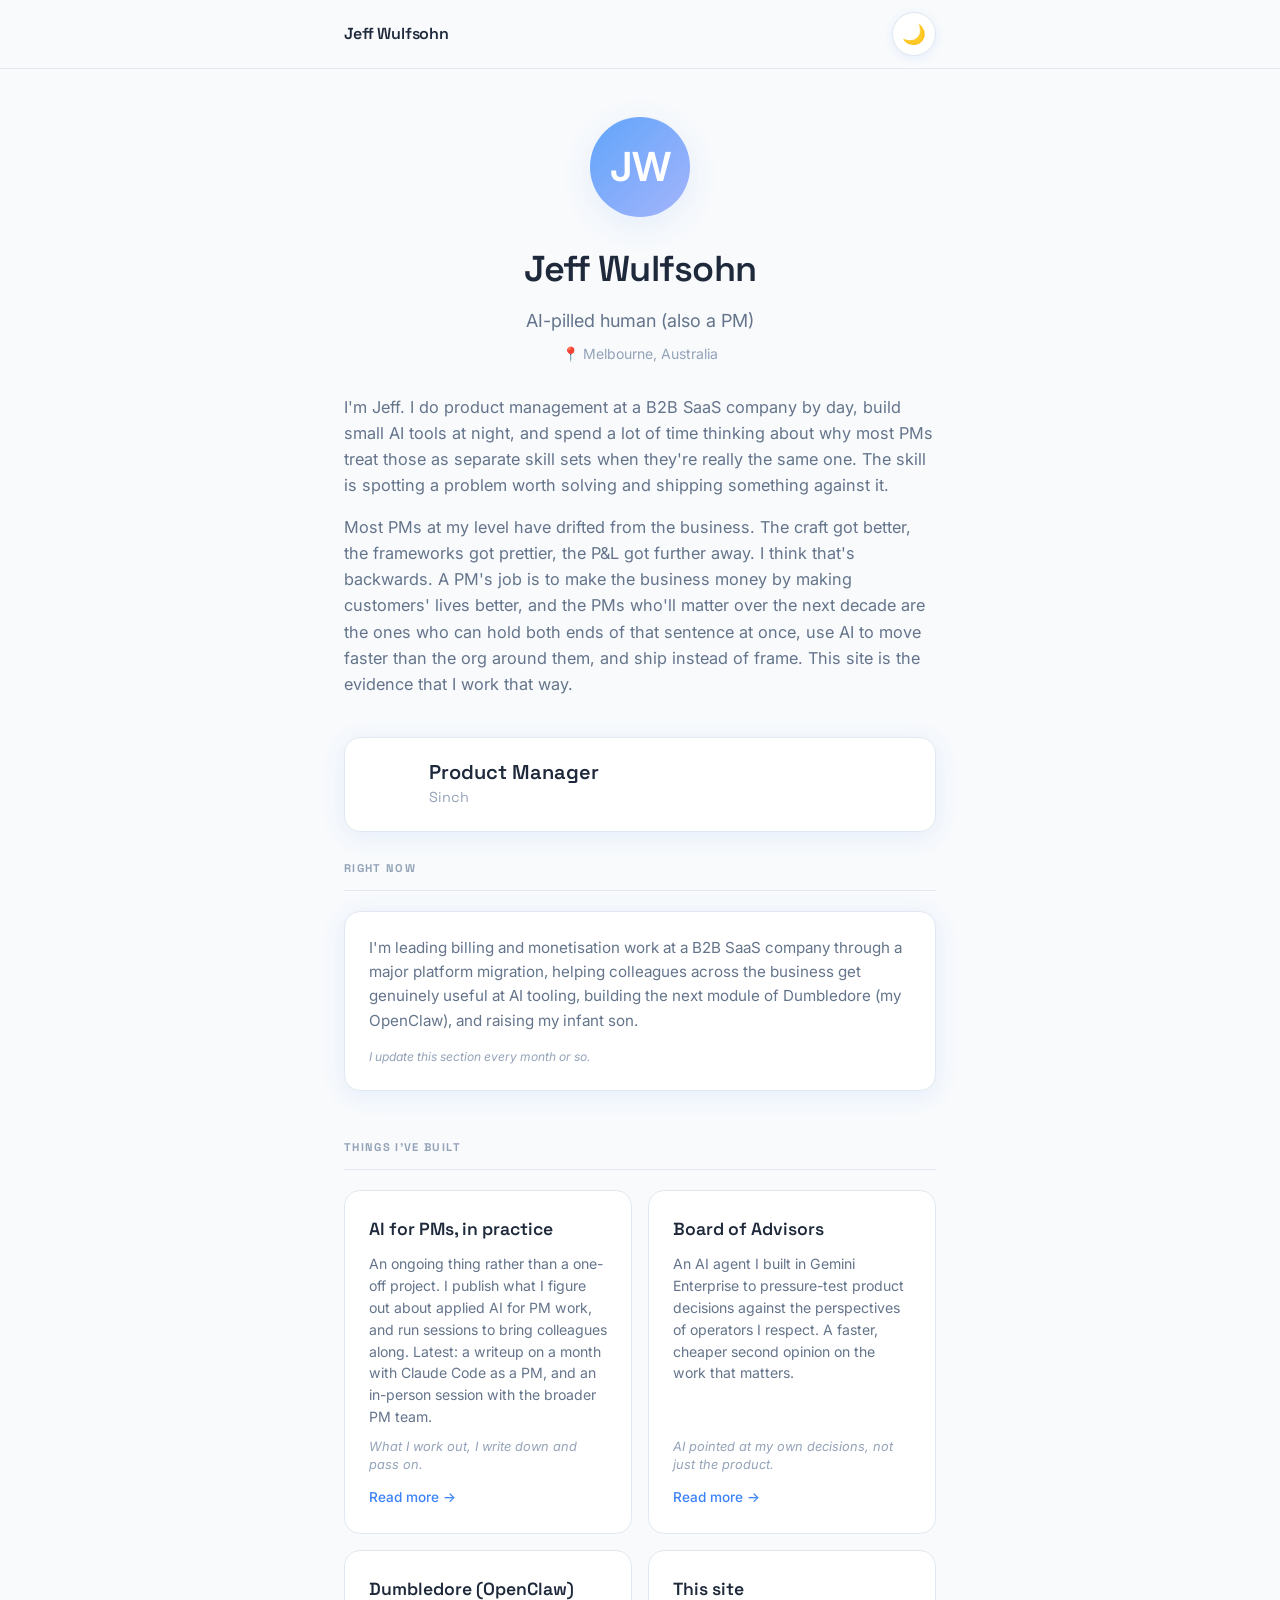
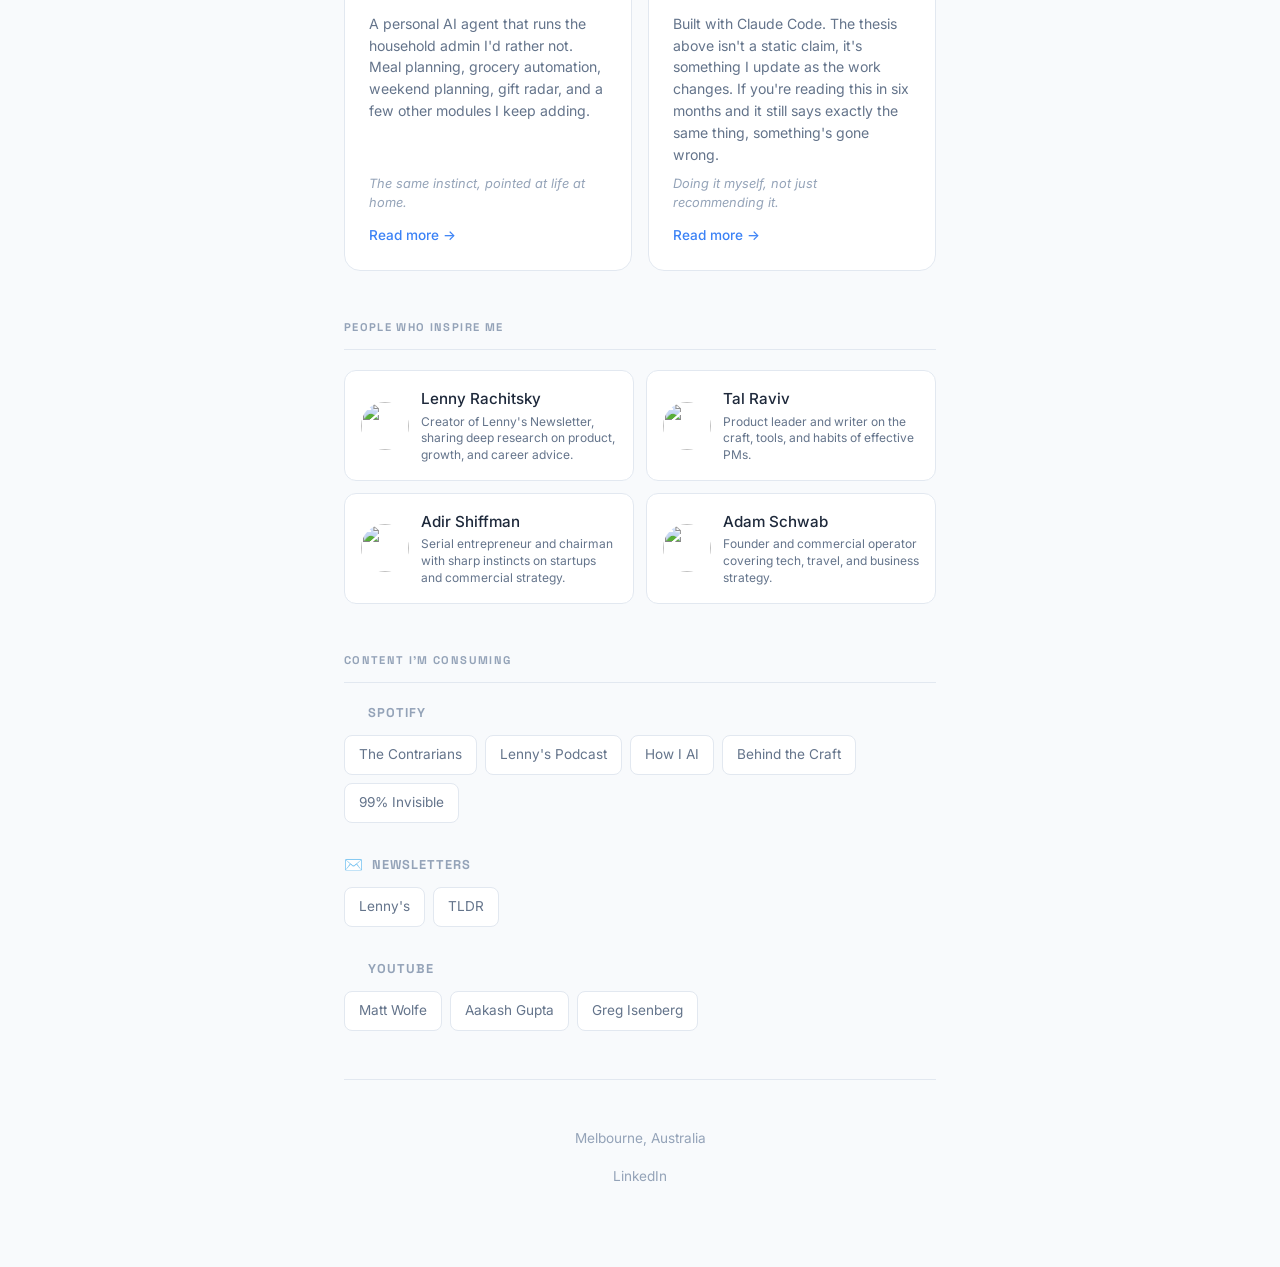
==== index.html @ 874e67d4 "Make current-role card a link to Sinch and drop skills Turn the whole Product Manager card into a li" ====
<!DOCTYPE html>
<html lang="en">
<head>
    <meta charset="UTF-8">
    <meta name="viewport" content="width=device-width, initial-scale=1.0">
    <title>Jeff Wulfsohn — Product Manager (AI-pilled)</title>
    <meta name="description" content="Jeff Wulfsohn — a product manager who treats AI and PM as the same skill: spotting a problem worth solving and shipping something against it. Based in Melbourne, Australia.">
    <link rel="canonical" href="https://checked0ut.github.io/jeff-personal-site/">
    <meta property="og:title" content="Jeff Wulfsohn — Product Manager (AI-pilled)">
    <meta property="og:description" content="A product manager who uses AI to move faster than the org around him, and ships instead of frames. The evidence lives here.">
    <meta property="og:type" content="website">
    <meta property="og:url" content="https://checked0ut.github.io/jeff-personal-site/">
    <meta name="twitter:card" content="summary">
    <meta name="twitter:title" content="Jeff Wulfsohn — Product Manager (AI-pilled)">
    <meta name="twitter:description" content="A product manager who uses AI to move faster than the org around him, and ships instead of frames.">
    <link rel="icon" href="data:image/svg+xml,<svg xmlns='http://www.w3.org/2000/svg' viewBox='0 0 100 100'><defs><linearGradient id='g' x1='0%25' y1='0%25' x2='100%25' y2='100%25'><stop offset='0%25' stop-color='%2360a5fa'/><stop offset='100%25' stop-color='%23a5b4fc'/></linearGradient></defs><circle cx='50' cy='50' r='50' fill='url(%23g)'/><text x='50' y='55' text-anchor='middle' dominant-baseline='middle' font-family='sans-serif' font-size='36' font-weight='600' fill='white'>JW</text></svg>">
    <link rel="preconnect" href="https://fonts.googleapis.com">
    <link rel="preconnect" href="https://fonts.gstatic.com" crossorigin>
    <link href="https://fonts.googleapis.com/css2?family=Inter:wght@300;400;500;600&family=Space+Grotesk:wght@400;500;600;700&display=swap" rel="stylesheet">
    <link rel="stylesheet" href="styles.css">
    <script>
        // Apply saved/system theme before paint to avoid a flash
        (function () {
            var s = localStorage.getItem('theme');
            var d = window.matchMedia('(prefers-color-scheme: dark)').matches;
            if (s === 'dark' || (!s && d)) {
                document.documentElement.setAttribute('data-theme', 'dark');
            }
        })();
    </script>
    <script defer src="main.js"></script>
    <script type="application/ld+json">
    {
        "@context": "https://schema.org",
        "@type": "Person",
        "name": "Jeff Wulfsohn",
        "jobTitle": "Product Manager",
        "url": "https://checked0ut.github.io/jeff-personal-site/",
        "worksFor": { "@type": "Organization", "name": "Sinch" },
        "address": {
            "@type": "PostalAddress",
            "addressLocality": "Melbourne",
            "addressCountry": "Australia"
        },
        "sameAs": ["https://linkedin.com/in/jeff-wulfsohn"]
    }
    </script>
</head>
<body>
    <a class="skip-link" href="#main">Skip to content</a>

    <header class="site-header">
        <div class="site-header__inner">
            <a class="brand" href="./">Jeff Wulfsohn</a>
            <button class="theme-toggle" onclick="toggleTheme()" aria-label="Switch to dark mode">
                <span class="icon">🌙</span>
            </button>
        </div>
    </header>

    <main class="container" id="main">
        <section class="hero">
            <div class="avatar">JW</div>
            <h1>Jeff Wulfsohn</h1>
            <p class="tagline">AI-pilled human (also a PM)</p>
            <p class="location">📍 Melbourne, Australia</p>
            <div class="lead">
                <p>I'm Jeff. I do product management at a B2B SaaS company by day, build small AI tools at night, and spend a lot of time thinking about why most PMs treat those as separate skill sets when they're really the same one. The skill is spotting a problem worth solving and shipping something against it.</p>
                <p>Most PMs at my level have drifted from the business. The craft got better, the frameworks got prettier, the P&amp;L got further away. I think that's backwards. A PM's job is to make the business money by making customers' lives better, and the PMs who'll matter over the next decade are the ones who can hold both ends of that sentence at once, use AI to move faster than the org around them, and ship instead of frame. This site is the evidence that I work that way.</p>
            </div>
        </section>

        <a class="current-role" href="https://sinch.com/" target="_blank" rel="noopener" aria-label="Product Manager at Sinch — opens sinch.com">
            <div class="role-header">
                <div class="company-logo">
                    <img src="https://www.google.com/s2/favicons?domain=sinch.com&sz=64" alt="Sinch" onerror="this.style.display='none'">
                </div>
                <div class="role-identity">
                    <h2 class="role">Product Manager</h2>
                    <p class="company">Sinch</p>
                </div>
            </div>
        </a>

        <section class="section">
            <h2 class="section-title">Right now</h2>
            <div class="right-now">
                <p>I'm leading billing and monetisation work at a B2B SaaS company through a major platform migration, helping colleagues across the business get genuinely useful at AI tooling, building the next module of Dumbledore (my OpenClaw), and raising my infant son.</p>
                <span class="update-note">I update this section every month or so.</span>
            </div>
        </section>

        <section class="section">
            <h2 class="section-title">Things I've built</h2>
            <div class="project-grid">
                <a class="project-card" href="projects/ai-for-pms/">
                    <span class="project-card__title">AI for PMs, in practice</span>
                    <span class="project-card__desc">An ongoing thing rather than a one-off project. I publish what I figure out about applied AI for PM work, and run sessions to bring colleagues along. Latest: a writeup on a month with Claude Code as a PM, and an in-person session with the broader PM team.</span>
                    <span class="project-card__note">What I work out, I write down and pass on.</span>
                    <span class="read-more">Read more →</span>
                </a>

                <a class="project-card" href="projects/board-of-advisors/">
                    <span class="project-card__title">Board of Advisors</span>
                    <span class="project-card__desc">An AI agent I built in Gemini Enterprise to pressure-test product decisions against the perspectives of operators I respect. A faster, cheaper second opinion on the work that matters.</span>
                    <span class="project-card__note">AI pointed at my own decisions, not just the product.</span>
                    <span class="read-more">Read more →</span>
                </a>

                <a class="project-card" href="projects/dumbledore/">
                    <span class="project-card__title">Dumbledore (OpenClaw)</span>
                    <span class="project-card__desc">A personal AI agent that runs the household admin I'd rather not. Meal planning, grocery automation, weekend planning, gift radar, and a few other modules I keep adding.</span>
                    <span class="project-card__note">The same instinct, pointed at life at home.</span>
                    <span class="read-more">Read more →</span>
                </a>

                <a class="project-card" href="projects/this-site/">
                    <span class="project-card__title">This site</span>
                    <span class="project-card__desc">Built with Claude Code. The thesis above isn't a static claim, it's something I update as the work changes. If you're reading this in six months and it still says exactly the same thing, something's gone wrong.</span>
                    <span class="project-card__note">Doing it myself, not just recommending it.</span>
                    <span class="read-more">Read more →</span>
                </a>
            </div>
        </section>

        <section class="section">
            <h2 class="section-title">People who inspire me</h2>
            <div class="inspiration-grid">
                <a href="https://www.lennysnewsletter.com" target="_blank" rel="noopener" class="inspiration-item">
                    <img src="https://www.google.com/s2/favicons?domain=lennysnewsletter.com&sz=128" alt="" loading="lazy">
                    <div class="inspiration-info">
                        <h4>Lenny Rachitsky</h4>
                        <p>Creator of Lenny's Newsletter, sharing deep research on product, growth, and career advice.</p>
                    </div>
                </a>

                <a href="https://www.talraviv.co/" target="_blank" rel="noopener" class="inspiration-item">
                    <img src="https://www.google.com/s2/favicons?domain=talraviv.co&sz=128" alt="" loading="lazy">
                    <div class="inspiration-info">
                        <h4>Tal Raviv</h4>
                        <p>Product leader and writer on the craft, tools, and habits of effective PMs.</p>
                    </div>
                </a>

                <a href="https://www.linkedin.com/in/adir-shiffman" target="_blank" rel="noopener" class="inspiration-item">
                    <img src="https://www.google.com/s2/favicons?domain=linkedin.com&sz=128" alt="" loading="lazy">
                    <div class="inspiration-info">
                        <h4>Adir Shiffman</h4>
                        <p>Serial entrepreneur and chairman with sharp instincts on startups and commercial strategy.</p>
                    </div>
                </a>

                <a href="https://www.linkedin.com/in/adam-schwab-64b439a" target="_blank" rel="noopener" class="inspiration-item">
                    <img src="https://www.google.com/s2/favicons?domain=linkedin.com&sz=128" alt="" loading="lazy">
                    <div class="inspiration-info">
                        <h4>Adam Schwab</h4>
                        <p>Founder and commercial operator covering tech, travel, and business strategy.</p>
                    </div>
                </a>
            </div>
        </section>

        <section class="section">
            <h2 class="section-title">Content I'm consuming</h2>

            <div class="content-section">
                <h4><img src="https://www.google.com/s2/favicons?domain=open.spotify.com&sz=64" alt="" loading="lazy"> Spotify</h4>
                <div class="content-grid">
                    <a href="https://open.spotify.com/show/764YvkB2GhdoyyWTmZWlFw" target="_blank" rel="noopener" class="content-item">The Contrarians</a>
                    <a href="https://open.spotify.com/show/2dR1MUZEHCOnz1LVfNac0j" target="_blank" rel="noopener" class="content-item">Lenny's Podcast</a>
                    <a href="https://open.spotify.com/show/4aRP2XSavdtrLG5FZoonOK" target="_blank" rel="noopener" class="content-item">How I AI</a>
                    <a href="https://open.spotify.com/show/3DpAbiHuflIjaQFjbHbQR9" target="_blank" rel="noopener" class="content-item">Behind the Craft</a>
                    <a href="https://open.spotify.com/show/2VRS1IJCTn2Nlkg33ZVfkM" target="_blank" rel="noopener" class="content-item">99% Invisible</a>
                </div>
            </div>

            <div class="content-section">
                <h4><span class="label-icon" aria-hidden="true">✉️</span> Newsletters</h4>
                <div class="content-grid">
                    <a href="https://www.lennysnewsletter.com" target="_blank" rel="noopener" class="content-item">Lenny's</a>
                    <a href="https://tldr.tech/" target="_blank" rel="noopener" class="content-item">TLDR</a>
                </div>
            </div>

            <div class="content-section">
                <h4><img src="https://www.google.com/s2/favicons?domain=youtube.com&sz=64" alt="" loading="lazy"> YouTube</h4>
                <div class="content-grid">
                    <a href="https://www.youtube.com/@mreflow" target="_blank" rel="noopener" class="content-item">Matt Wolfe</a>
                    <a href="https://www.youtube.com/@growproduct" target="_blank" rel="noopener" class="content-item">Aakash Gupta</a>
                    <a href="https://www.youtube.com/@GregIsenberg" target="_blank" rel="noopener" class="content-item">Greg Isenberg</a>
                </div>
            </div>
        </section>

        <footer>
            <p>Melbourne, Australia</p>
            <div class="social-links">
                <a href="https://linkedin.com/in/jeff-wulfsohn" target="_blank" rel="noopener">LinkedIn</a>
            </div>
        </footer>
    </main>
</body>
</html>
---- styles.css ----
:root {
    --bg: #f8fafc;
    --surface: #ffffff;
    --surface-hover: #f1f5f9;
    --border: #e2e8f0;
    --text: #1e293b;
    --text-secondary: #64748b;
    --text-muted: #94a3b8;
    --accent: #3b82f6;
    --accent-light: #dbeafe;
    --gradient-1: #60a5fa;
    --gradient-2: #a5b4fc;
    --shadow: rgba(59, 130, 246, 0.1);
}

[data-theme="dark"] {
    --bg: #0f172a;
    --surface: #1e293b;
    --surface-hover: #334155;
    --border: #334155;
    --text: #f1f5f9;
    --text-secondary: #94a3b8;
    --text-muted: #64748b;
    --accent: #60a5fa;
    --accent-light: #1e3a5f;
    --gradient-1: #3b82f6;
    --gradient-2: #8b5cf6;
    --shadow: rgba(0, 0, 0, 0.3);
}

* {
    margin: 0;
    padding: 0;
    box-sizing: border-box;
}

html {
    scroll-behavior: smooth;
}

body {
    font-family: 'Inter', -apple-system, BlinkMacSystemFont, sans-serif;
    background: var(--bg);
    color: var(--text);
    line-height: 1.6;
    min-height: 100vh;
    -webkit-font-smoothing: antialiased;
}

.container {
    max-width: 640px;
    margin: 0 auto;
    padding: 48px 24px 80px;
}

/* Skip link for keyboard users */
.skip-link {
    position: absolute;
    left: -9999px;
    top: 0;
    background: var(--accent);
    color: #fff;
    padding: 10px 16px;
    border-radius: 0 0 8px 0;
    z-index: 200;
    font-size: 0.85rem;
}

.skip-link:focus {
    left: 0;
}

/* Site header */
.site-header {
    position: sticky;
    top: 0;
    z-index: 100;
    background: var(--bg);
    border-bottom: 1px solid var(--border);
}

.site-header__inner {
    max-width: 640px;
    margin: 0 auto;
    padding: 12px 24px;
    display: flex;
    align-items: center;
    justify-content: space-between;
    gap: 16px;
}

.brand {
    font-family: 'Space Grotesk', sans-serif;
    font-weight: 600;
    font-size: 1rem;
    color: var(--text);
    text-decoration: none;
    letter-spacing: -0.01em;
    transition: color 0.2s ease;
}

.brand:hover {
    color: var(--accent);
}

/* Theme Toggle */
.theme-toggle {
    background: var(--surface);
    border: 1px solid var(--border);
    border-radius: 50%;
    width: 44px;
    height: 44px;
    cursor: pointer;
    display: flex;
    align-items: center;
    justify-content: center;
    font-size: 1.2rem;
    transition: all 0.3s ease-in-out;
    box-shadow: 0 2px 8px var(--shadow);
    flex-shrink: 0;
}

.theme-toggle:hover {
    transform: scale(1.1) rotate(5deg);
    border-color: var(--accent);
    box-shadow: 0 4px 12px var(--shadow);
}

.theme-toggle .icon {
    transition: transform 0.3s ease-in-out;
}

.theme-toggle:hover .icon {
    transform: rotate(15deg);
}

/* Hero Section */
.hero {
    text-align: center;
    margin-bottom: 40px;
    animation: fadeIn 0.8s ease;
}

.avatar {
    width: 100px;
    height: 100px;
    border-radius: 50%;
    background: linear-gradient(135deg, var(--gradient-1), var(--gradient-2));
    margin: 0 auto 24px;
    display: flex;
    align-items: center;
    justify-content: center;
    font-size: 2.5rem;
    font-weight: 600;
    color: white;
    box-shadow: 0 8px 32px var(--shadow);
}

.hero h1 {
    font-family: 'Space Grotesk', sans-serif;
    font-size: 2.25rem;
    font-weight: 600;
    letter-spacing: -0.02em;
    margin-bottom: 8px;
    color: var(--text);
}

.hero .tagline {
    color: var(--text-secondary);
    font-size: 1.125rem;
    font-weight: 400;
}

.hero .location {
    color: var(--text-muted);
    font-size: 0.875rem;
    margin-top: 8px;
}

/* Lead / thesis prose */
.lead {
    max-width: 62ch;
    margin: 28px auto 0;
    text-align: left;
}

.lead p {
    color: var(--text-secondary);
    font-size: 1.02rem;
}

.lead p + p {
    margin-top: 1rem;
}

/* Current Role - Highlighted */
.current-role {
    display: block;
    color: inherit;
    text-decoration: none;
    background: var(--surface);
    border: 1px solid var(--border);
    border-radius: 16px;
    padding: 22px;
    margin-bottom: 28px;
    animation: fadeIn 0.8s ease 0.1s both;
    transition: all 0.3s ease-in-out;
    box-shadow: 0 4px 24px var(--shadow);
}

.current-role:hover {
    transform: translateY(-4px) scale(1.02);
    box-shadow: 0 16px 40px var(--shadow);
}

.role-header {
    display: flex;
    align-items: center;
    gap: 14px;
}

.role-identity {
    display: flex;
    flex-direction: column;
    gap: 2px;
}

.current-role .company-logo {
    width: 48px;
    height: 48px;
    border-radius: 12px;
    display: flex;
    align-items: center;
    justify-content: center;
    overflow: hidden;
    background: white;
    flex-shrink: 0;
}

.current-role .company-logo img {
    width: 100%;
    height: 100%;
    object-fit: contain;
}

.badge {
    display: inline-block;
    background: var(--accent-light);
    color: var(--accent);
    padding: 4px 12px;
    border-radius: 20px;
    font-size: 0.7rem;
    font-weight: 600;
    text-transform: uppercase;
    letter-spacing: 0.08em;
    margin-bottom: 16px;
}

.company {
    font-family: 'Space Grotesk', sans-serif;
    font-size: 0.9rem;
    color: var(--text-muted);
    margin-bottom: 0;
}

.role {
    font-family: 'Space Grotesk', sans-serif;
    font-size: 1.25rem;
    font-weight: 600;
    line-height: 1.2;
    margin-bottom: 0;
}

.skills {
    display: flex;
    flex-wrap: wrap;
    gap: 8px;
}

.skill {
    background: var(--surface-hover);
    color: var(--text-secondary);
    padding: 6px 14px;
    border-radius: 8px;
    font-size: 0.8rem;
    font-weight: 500;
    transition: all 0.2s ease-in-out;
    border: 1px solid var(--border);
}

.skill:hover {
    transform: translateY(-2px) scale(1.05);
    background: var(--accent-light);
    color: var(--accent);
    border-color: var(--accent);
    box-shadow: 0 4px 12px var(--shadow);
}

/* Section Styles */
.section {
    margin-bottom: 48px;
}

.section-title {
    font-family: 'Space Grotesk', sans-serif;
    font-size: 0.7rem;
    text-transform: uppercase;
    letter-spacing: 0.12em;
    color: var(--text-muted);
    margin-bottom: 20px;
    padding-bottom: 12px;
    border-bottom: 1px solid var(--border);
}

/* Right now */
.right-now {
    background: var(--surface);
    border: 1px solid var(--border);
    border-radius: 16px;
    padding: 24px;
    box-shadow: 0 4px 24px var(--shadow);
}

.right-now p {
    color: var(--text-secondary);
    font-size: 0.95rem;
}

.right-now .update-note {
    display: block;
    margin-top: 14px;
    font-size: 0.75rem;
    color: var(--text-muted);
    font-style: italic;
}

/* Things I've built */
.project-grid {
    display: grid;
    grid-template-columns: repeat(2, 1fr);
    gap: 16px;
}

.project-card {
    background: var(--surface);
    border: 1px solid var(--border);
    border-radius: 16px;
    padding: 24px;
    display: flex;
    flex-direction: column;
    gap: 10px;
    text-decoration: none;
    color: inherit;
    transition: all 0.3s ease;
    opacity: 0;
    transform: translateY(16px);
}

.project-card.visible {
    opacity: 1;
    transform: translateY(0);
}

.project-card:hover {
    transform: translateY(-4px);
    border-color: var(--accent);
    box-shadow: 0 12px 32px var(--shadow);
}

.project-card__title {
    font-family: 'Space Grotesk', sans-serif;
    font-size: 1.1rem;
    font-weight: 600;
    color: var(--text);
}

.project-card__desc {
    font-size: 0.88rem;
    color: var(--text-secondary);
    line-height: 1.55;
    flex-grow: 1;
}

.project-card__note {
    font-size: 0.8rem;
    font-style: italic;
    color: var(--text-muted);
    line-height: 1.45;
}

.read-more {
    font-size: 0.85rem;
    font-weight: 500;
    color: var(--accent);
    margin-top: 2px;
}

.project-card:hover .read-more {
    text-decoration: underline;
}

/* Inspiration Section */
.inspiration-grid {
    display: grid;
    grid-template-columns: repeat(2, 1fr);
    gap: 12px;
}

.inspiration-item {
    background: var(--surface);
    border: 1px solid var(--border);
    border-radius: 12px;
    padding: 16px;
    display: flex;
    align-items: center;
    gap: 12px;
    transition: all 0.3s ease;
    text-decoration: none;
    opacity: 0;
    transform: translateY(16px);
}

.inspiration-item.visible {
    opacity: 1;
    transform: translateY(0);
}

.inspiration-item:hover {
    transform: translateY(-4px) scale(1.02) rotate(5deg);
    box-shadow: 0 12px 32px var(--shadow);
}

.inspiration-item img {
    width: 48px;
    height: 48px;
    border-radius: 50%;
    object-fit: cover;
    flex-shrink: 0;
}

.inspiration-info h4 {
    font-size: 0.95rem;
    font-weight: 500;
    margin-bottom: 2px;
    color: var(--text);
}

.inspiration-info p {
    font-size: 0.75rem;
    color: var(--text-secondary);
    line-height: 1.4;
}

/* Content Section */
.content-section {
    margin-bottom: 32px;
}

.content-section h4 {
    font-family: 'Space Grotesk', sans-serif;
    font-size: 0.8rem;
    color: var(--text-muted);
    margin-bottom: 12px;
    text-transform: uppercase;
    letter-spacing: 0.08em;
    display: flex;
    align-items: center;
    gap: 8px;
}

.content-section h4 img {
    width: 16px;
    height: 16px;
    border-radius: 4px;
    flex-shrink: 0;
}

.content-section h4 .label-icon {
    font-size: 0.95rem;
    line-height: 1;
}

.content-grid {
    display: flex;
    flex-wrap: wrap;
    gap: 8px;
}

.content-item {
    background: var(--surface);
    border: 1px solid var(--border);
    border-radius: 8px;
    padding: 8px 14px;
    font-size: 0.85rem;
    color: var(--text-secondary);
    transition: all 0.2s ease-in-out;
    text-decoration: none;
    display: inline-block;
}

.content-item:hover {
    transform: translateY(-2px);
    background: var(--accent-light);
    color: var(--accent);
    border-color: var(--accent);
    box-shadow: 0 4px 12px var(--shadow);
}

/* Detail page: breadcrumb + article */
.breadcrumb {
    font-size: 0.8rem;
    color: var(--text-muted);
    margin-bottom: 28px;
}

.breadcrumb a {
    color: var(--text-secondary);
    text-decoration: none;
    transition: color 0.2s ease;
}

.breadcrumb a:hover {
    color: var(--accent);
}

.breadcrumb .sep {
    margin: 0 8px;
    color: var(--text-muted);
}

.breadcrumb .current {
    color: var(--text);
}

.article-header {
    margin-bottom: 32px;
}

.article-header h1 {
    font-family: 'Space Grotesk', sans-serif;
    font-size: 2rem;
    font-weight: 600;
    letter-spacing: -0.02em;
    line-height: 1.15;
    margin-bottom: 12px;
    color: var(--text);
}

.article-dek {
    font-size: 1.1rem;
    color: var(--text-secondary);
    line-height: 1.5;
}

.prose {
    max-width: 68ch;
}

.prose h2 {
    font-family: 'Space Grotesk', sans-serif;
    font-size: 1.2rem;
    font-weight: 600;
    color: var(--text);
    margin-top: 36px;
    margin-bottom: 10px;
}

.prose p {
    color: var(--text-secondary);
    margin-bottom: 16px;
    line-height: 1.75;
}

.prose ol {
    margin: 0 0 16px;
    padding-left: 1.4rem;
    color: var(--text-secondary);
}

.prose li {
    margin-bottom: 12px;
    line-height: 1.75;
    padding-left: 4px;
}

.prose li:last-child {
    margin-bottom: 0;
}

.prose p strong,
.prose strong {
    color: var(--text);
    font-weight: 600;
}

.prose .lead-in {
    color: var(--text);
    font-weight: 600;
}

.placeholder-note {
    background: var(--accent-light);
    border: 1px dashed var(--accent);
    border-radius: 12px;
    padding: 16px 18px;
    color: var(--text-secondary);
    font-size: 0.9rem;
    font-style: italic;
    margin-bottom: 16px;
}

/* Footer */
footer {
    text-align: center;
    padding-top: 48px;
    margin-top: 16px;
    border-top: 1px solid var(--border);
}

footer p {
    color: var(--text-muted);
    font-size: 0.85rem;
}

.social-links {
    display: flex;
    justify-content: center;
    gap: 24px;
    margin-top: 16px;
}

.social-links a {
    color: var(--text-muted);
    font-size: 0.85rem;
    text-decoration: none;
    transition: color 0.2s ease;
}

.social-links a:hover {
    color: var(--accent);
}

/* Focus styles for accessibility */
.current-role:focus-visible,
.content-item:focus-visible,
.inspiration-item:focus-visible,
.project-card:focus-visible,
.brand:focus-visible,
.breadcrumb a:focus-visible,
.social-links a:focus-visible,
.theme-toggle:focus-visible {
    outline: 2px solid var(--accent);
    outline-offset: 2px;
}

/* Animations */
@keyframes fadeIn {
    from {
        opacity: 0;
        transform: translateY(16px);
    }
    to {
        opacity: 1;
        transform: translateY(0);
    }
}

/* Reduced motion preference */
@media (prefers-reduced-motion: reduce) {
    *, *::before, *::after {
        animation-duration: 0.01ms !important;
        animation-iteration-count: 1 !important;
        transition-duration: 0.01ms !important;
    }
    html {
        scroll-behavior: auto;
    }
}

/* Responsive */
@media (max-width: 600px) {
    .container {
        padding: 32px 16px 64px;
    }
    .site-header__inner {
        padding: 12px 16px;
    }
    .hero h1 {
        font-size: 1.75rem;
    }
    .current-role {
        padding: 18px;
    }
    .role {
        font-size: 1.2rem;
    }
    .article-header h1 {
        font-size: 1.6rem;
    }
}

@media (max-width: 500px) {
    .project-grid {
        grid-template-columns: 1fr;
    }
    .inspiration-grid {
        grid-template-columns: 1fr;
    }
}
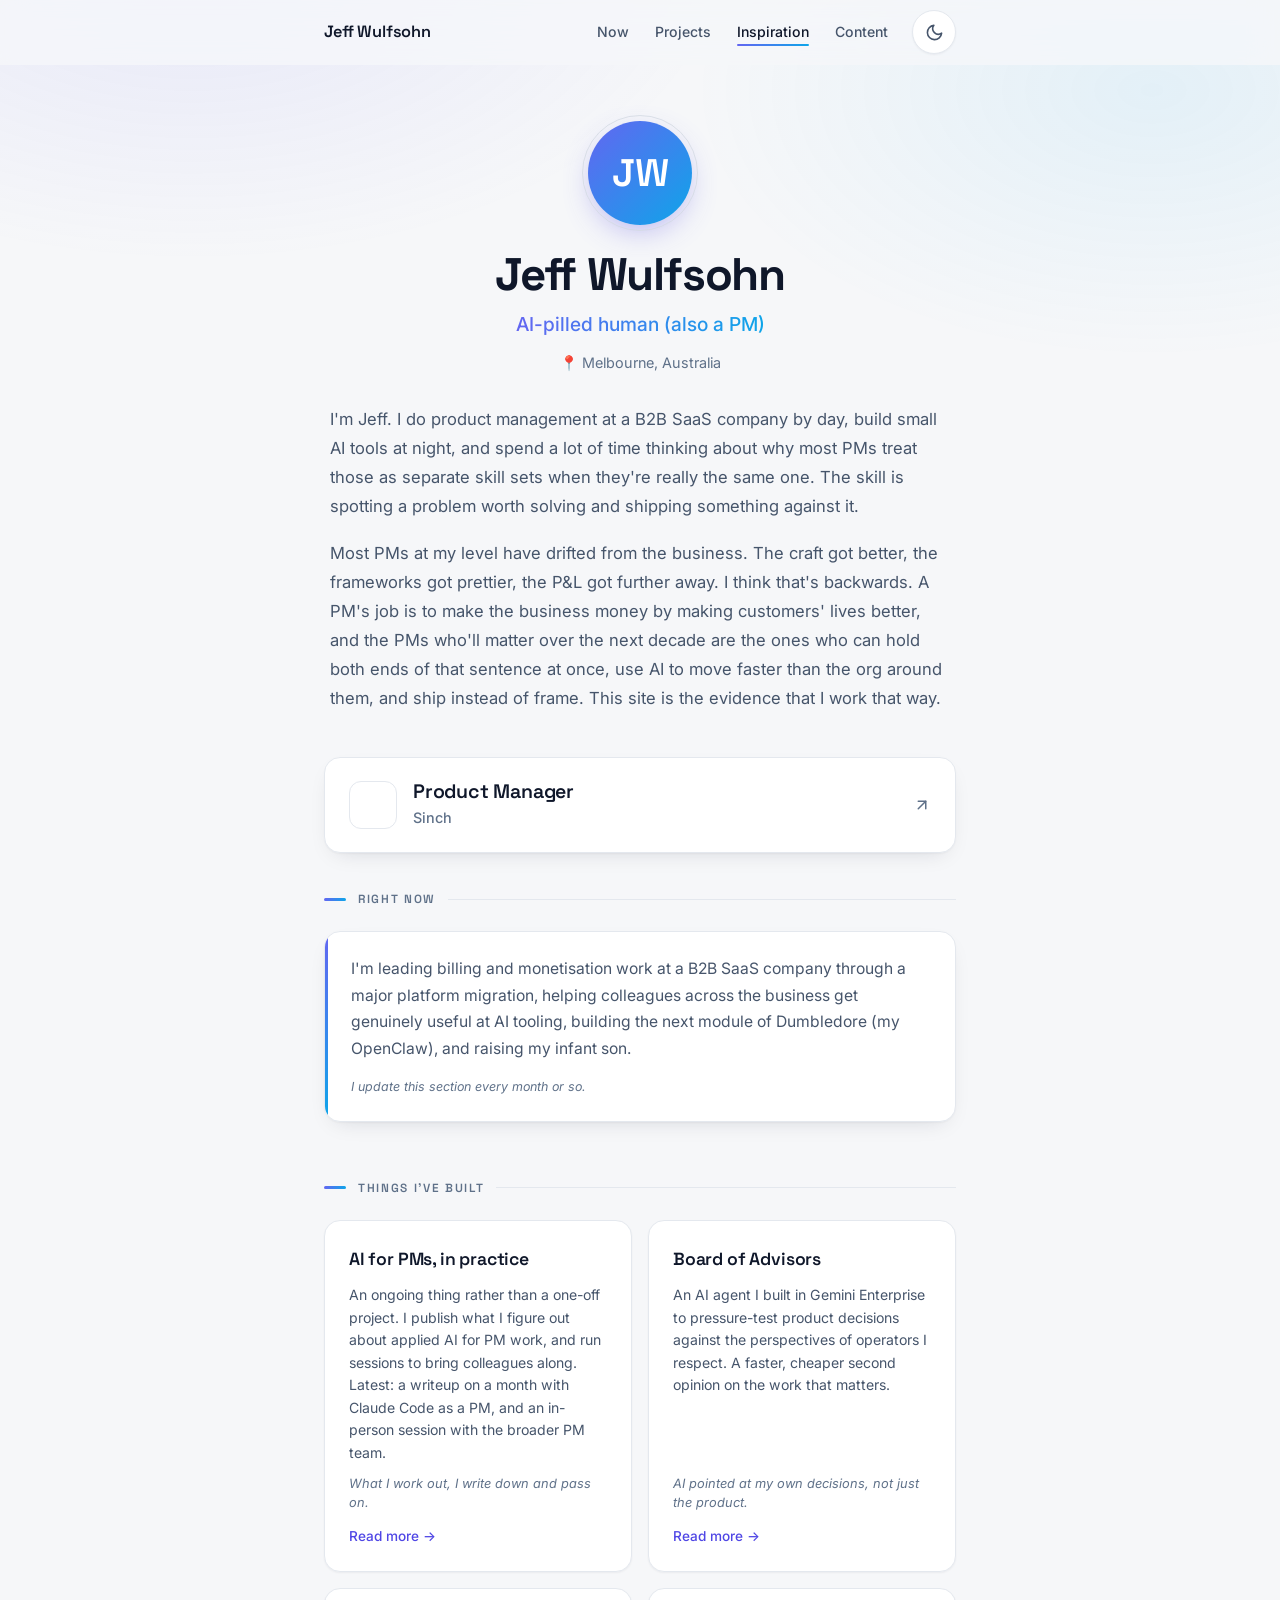
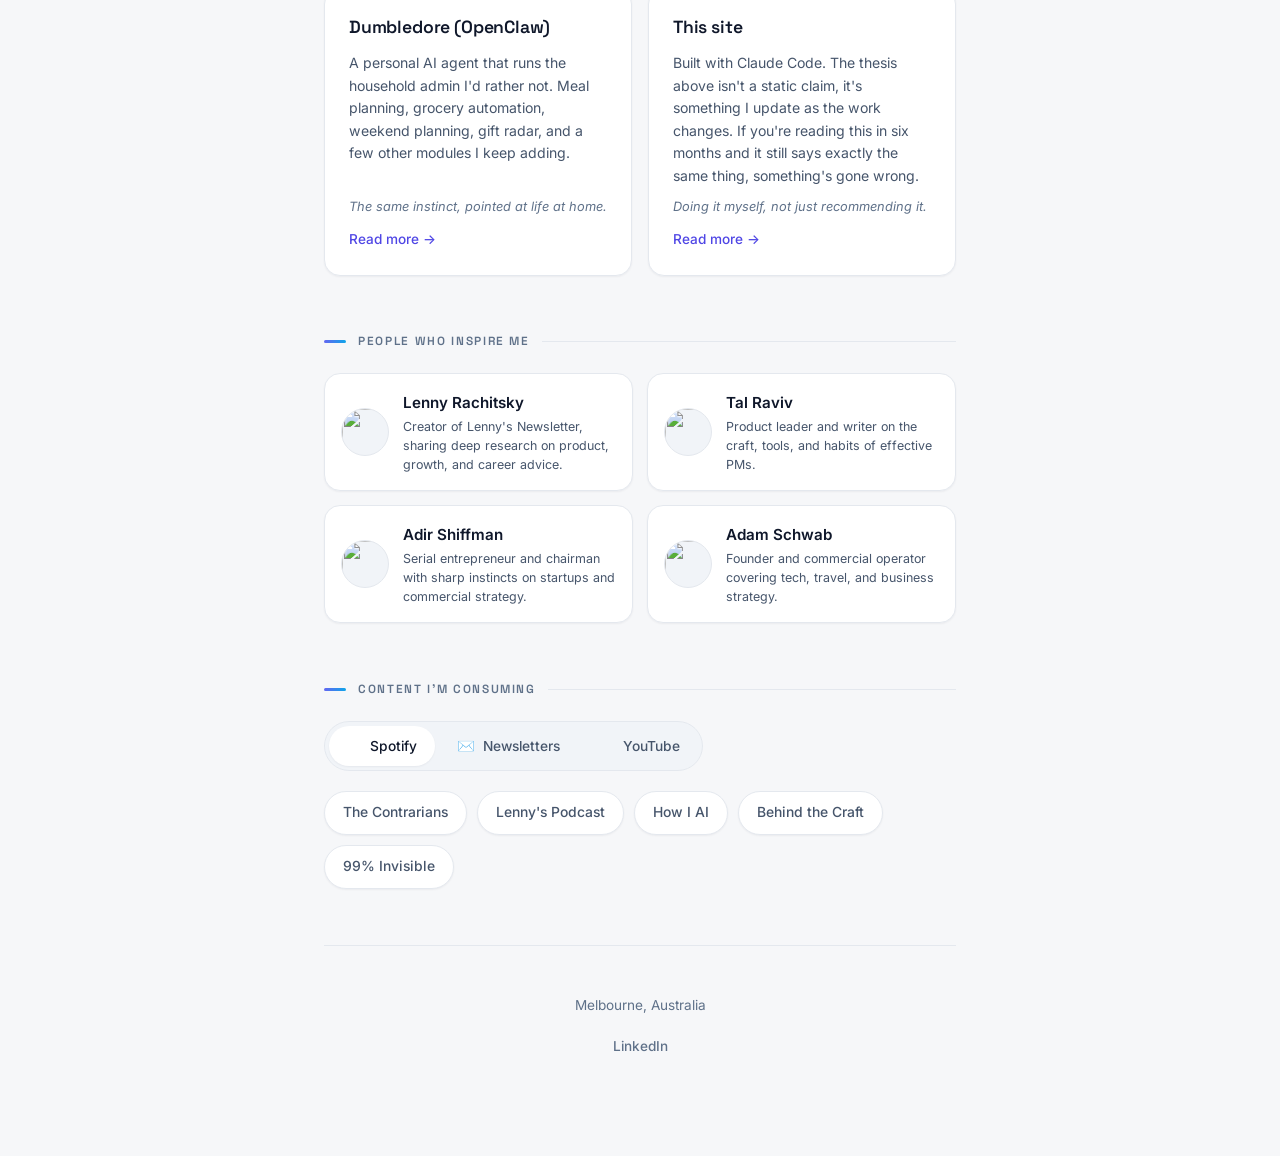
==== commit 29400e3b: "Redesign presentation layer: nav, tabs, micro-interactions, mobile UX All copy is preserved verbatim" ====
--- a/index.html
+++ b/index.html
@@ -13,6 +13,8 @@
     <meta name="twitter:card" content="summary">
     <meta name="twitter:title" content="Jeff Wulfsohn — Product Manager (AI-pilled)">
     <meta name="twitter:description" content="A product manager who uses AI to move faster than the org around him, and ships instead of frames.">
+    <meta name="theme-color" content="#f6f7f9" media="(prefers-color-scheme: light)">
+    <meta name="theme-color" content="#0b1120" media="(prefers-color-scheme: dark)">
     <link rel="icon" href="data:image/svg+xml,<svg xmlns='http://www.w3.org/2000/svg' viewBox='0 0 100 100'><defs><linearGradient id='g' x1='0%25' y1='0%25' x2='100%25' y2='100%25'><stop offset='0%25' stop-color='%2360a5fa'/><stop offset='100%25' stop-color='%23a5b4fc'/></linearGradient></defs><circle cx='50' cy='50' r='50' fill='url(%23g)'/><text x='50' y='55' text-anchor='middle' dominant-baseline='middle' font-family='sans-serif' font-size='36' font-weight='600' fill='white'>JW</text></svg>">
     <link rel="preconnect" href="https://fonts.googleapis.com">
     <link rel="preconnect" href="https://fonts.gstatic.com" crossorigin>
@@ -21,6 +23,7 @@
     <script>
         // Apply saved/system theme before paint to avoid a flash
         (function () {
+            document.documentElement.classList.add('js');
             var s = localStorage.getItem('theme');
             var d = window.matchMedia('(prefers-color-scheme: dark)').matches;
             if (s === 'dark' || (!s && d)) {
@@ -52,9 +55,23 @@
     <header class="site-header">
         <div class="site-header__inner">
             <a class="brand" href="./">Jeff Wulfsohn</a>
-            <button class="theme-toggle" onclick="toggleTheme()" aria-label="Switch to dark mode">
-                <span class="icon">🌙</span>
-            </button>
+            <nav class="site-nav" id="site-nav" aria-label="Site sections">
+                <a href="#now">Now</a>
+                <a href="#projects">Projects</a>
+                <a href="#inspiration">Inspiration</a>
+                <a href="#content">Content</a>
+            </nav>
+            <div class="header-actions">
+                <button class="theme-toggle" aria-label="Switch to dark mode">
+                    <svg class="icon-moon" width="19" height="19" viewBox="0 0 24 24" fill="none" stroke="currentColor" stroke-width="2" stroke-linecap="round" stroke-linejoin="round" aria-hidden="true"><path d="M21 12.79A9 9 0 1 1 11.21 3 7 7 0 0 0 21 12.79z"/></svg>
+                    <svg class="icon-sun" width="19" height="19" viewBox="0 0 24 24" fill="none" stroke="currentColor" stroke-width="2" stroke-linecap="round" stroke-linejoin="round" aria-hidden="true"><circle cx="12" cy="12" r="4"/><path d="M12 2v2"/><path d="M12 20v2"/><path d="m4.93 4.93 1.41 1.41"/><path d="m17.66 17.66 1.41 1.41"/><path d="M2 12h2"/><path d="M20 12h2"/><path d="m6.34 17.66-1.41 1.41"/><path d="m19.07 4.93-1.41 1.41"/></svg>
+                </button>
+                <button class="nav-toggle" aria-expanded="false" aria-controls="site-nav" aria-label="Open menu">
+                    <span class="nav-toggle__bar"></span>
+                    <span class="nav-toggle__bar"></span>
+                    <span class="nav-toggle__bar"></span>
+                </button>
+            </div>
         </div>
     </header>
 
@@ -73,16 +90,17 @@
         <a class="current-role" href="https://sinch.com/" target="_blank" rel="noopener" aria-label="Product Manager at Sinch — opens sinch.com">
             <div class="role-header">
                 <div class="company-logo">
-                    <img src="https://www.google.com/s2/favicons?domain=sinch.com&sz=64" alt="Sinch" onerror="this.style.display='none'">
+                    <img src="https://www.google.com/s2/favicons?domain=sinch.com&sz=64" alt="Sinch" width="64" height="64" decoding="async" onerror="this.style.display='none'">
                 </div>
                 <div class="role-identity">
                     <h2 class="role">Product Manager</h2>
                     <p class="company">Sinch</p>
                 </div>
+                <svg class="role-arrow" width="18" height="18" viewBox="0 0 24 24" fill="none" stroke="currentColor" stroke-width="2" stroke-linecap="round" stroke-linejoin="round" aria-hidden="true"><path d="M7 17 17 7"/><path d="M7 7h10v10"/></svg>
             </div>
         </a>
 
-        <section class="section">
+        <section class="section reveal" id="now">
             <h2 class="section-title">Right now</h2>
             <div class="right-now">
                 <p>I'm leading billing and monetisation work at a B2B SaaS company through a major platform migration, helping colleagues across the business get genuinely useful at AI tooling, building the next module of Dumbledore (my OpenClaw), and raising my infant son.</p>
@@ -90,31 +108,31 @@
             </div>
         </section>
 
-        <section class="section">
+        <section class="section" id="projects">
             <h2 class="section-title">Things I've built</h2>
             <div class="project-grid">
-                <a class="project-card" href="projects/ai-for-pms/">
+                <a class="project-card reveal" href="projects/ai-for-pms/">
                     <span class="project-card__title">AI for PMs, in practice</span>
                     <span class="project-card__desc">An ongoing thing rather than a one-off project. I publish what I figure out about applied AI for PM work, and run sessions to bring colleagues along. Latest: a writeup on a month with Claude Code as a PM, and an in-person session with the broader PM team.</span>
                     <span class="project-card__note">What I work out, I write down and pass on.</span>
                     <span class="read-more">Read more →</span>
                 </a>
 
-                <a class="project-card" href="projects/board-of-advisors/">
+                <a class="project-card reveal" href="projects/board-of-advisors/">
                     <span class="project-card__title">Board of Advisors</span>
                     <span class="project-card__desc">An AI agent I built in Gemini Enterprise to pressure-test product decisions against the perspectives of operators I respect. A faster, cheaper second opinion on the work that matters.</span>
                     <span class="project-card__note">AI pointed at my own decisions, not just the product.</span>
                     <span class="read-more">Read more →</span>
                 </a>
 
-                <a class="project-card" href="projects/dumbledore/">
+                <a class="project-card reveal" href="projects/dumbledore/">
                     <span class="project-card__title">Dumbledore (OpenClaw)</span>
                     <span class="project-card__desc">A personal AI agent that runs the household admin I'd rather not. Meal planning, grocery automation, weekend planning, gift radar, and a few other modules I keep adding.</span>
                     <span class="project-card__note">The same instinct, pointed at life at home.</span>
                     <span class="read-more">Read more →</span>
                 </a>
 
-                <a class="project-card" href="projects/this-site/">
+                <a class="project-card reveal" href="projects/this-site/">
                     <span class="project-card__title">This site</span>
                     <span class="project-card__desc">Built with Claude Code. The thesis above isn't a static claim, it's something I update as the work changes. If you're reading this in six months and it still says exactly the same thing, something's gone wrong.</span>
                     <span class="project-card__note">Doing it myself, not just recommending it.</span>
@@ -123,35 +141,35 @@
             </div>
         </section>
 
-        <section class="section">
+        <section class="section" id="inspiration">
             <h2 class="section-title">People who inspire me</h2>
             <div class="inspiration-grid">
-                <a href="https://www.lennysnewsletter.com" target="_blank" rel="noopener" class="inspiration-item">
-                    <img src="https://www.google.com/s2/favicons?domain=lennysnewsletter.com&sz=128" alt="" loading="lazy">
+                <a href="https://www.lennysnewsletter.com" target="_blank" rel="noopener" class="inspiration-item reveal">
+                    <img src="https://www.google.com/s2/favicons?domain=lennysnewsletter.com&sz=128" alt="" width="48" height="48" loading="lazy" decoding="async">
                     <div class="inspiration-info">
                         <h4>Lenny Rachitsky</h4>
                         <p>Creator of Lenny's Newsletter, sharing deep research on product, growth, and career advice.</p>
                     </div>
                 </a>
 
-                <a href="https://www.talraviv.co/" target="_blank" rel="noopener" class="inspiration-item">
-                    <img src="https://www.google.com/s2/favicons?domain=talraviv.co&sz=128" alt="" loading="lazy">
+                <a href="https://www.talraviv.co/" target="_blank" rel="noopener" class="inspiration-item reveal">
+                    <img src="https://www.google.com/s2/favicons?domain=talraviv.co&sz=128" alt="" width="48" height="48" loading="lazy" decoding="async">
                     <div class="inspiration-info">
                         <h4>Tal Raviv</h4>
                         <p>Product leader and writer on the craft, tools, and habits of effective PMs.</p>
                     </div>
                 </a>
 
-                <a href="https://www.linkedin.com/in/adir-shiffman" target="_blank" rel="noopener" class="inspiration-item">
-                    <img src="https://www.google.com/s2/favicons?domain=linkedin.com&sz=128" alt="" loading="lazy">
+                <a href="https://www.linkedin.com/in/adir-shiffman" target="_blank" rel="noopener" class="inspiration-item reveal">
+                    <img src="https://www.google.com/s2/favicons?domain=linkedin.com&sz=128" alt="" width="48" height="48" loading="lazy" decoding="async">
                     <div class="inspiration-info">
                         <h4>Adir Shiffman</h4>
                         <p>Serial entrepreneur and chairman with sharp instincts on startups and commercial strategy.</p>
                     </div>
                 </a>
 
-                <a href="https://www.linkedin.com/in/adam-schwab-64b439a" target="_blank" rel="noopener" class="inspiration-item">
-                    <img src="https://www.google.com/s2/favicons?domain=linkedin.com&sz=128" alt="" loading="lazy">
+                <a href="https://www.linkedin.com/in/adam-schwab-64b439a" target="_blank" rel="noopener" class="inspiration-item reveal">
+                    <img src="https://www.google.com/s2/favicons?domain=linkedin.com&sz=128" alt="" width="48" height="48" loading="lazy" decoding="async">
                     <div class="inspiration-info">
                         <h4>Adam Schwab</h4>
                         <p>Founder and commercial operator covering tech, travel, and business strategy.</p>
@@ -160,11 +178,11 @@
             </div>
         </section>
 
-        <section class="section">
+        <section class="section reveal" id="content" data-tabs>
             <h2 class="section-title">Content I'm consuming</h2>
 
             <div class="content-section">
-                <h4><img src="https://www.google.com/s2/favicons?domain=open.spotify.com&sz=64" alt="" loading="lazy"> Spotify</h4>
+                <h4><img src="https://www.google.com/s2/favicons?domain=open.spotify.com&sz=64" alt="" width="16" height="16" loading="lazy" decoding="async"> Spotify</h4>
                 <div class="content-grid">
                     <a href="https://open.spotify.com/show/764YvkB2GhdoyyWTmZWlFw" target="_blank" rel="noopener" class="content-item">The Contrarians</a>
                     <a href="https://open.spotify.com/show/2dR1MUZEHCOnz1LVfNac0j" target="_blank" rel="noopener" class="content-item">Lenny's Podcast</a>
@@ -183,7 +201,7 @@
             </div>
 
             <div class="content-section">
-                <h4><img src="https://www.google.com/s2/favicons?domain=youtube.com&sz=64" alt="" loading="lazy"> YouTube</h4>
+                <h4><img src="https://www.google.com/s2/favicons?domain=youtube.com&sz=64" alt="" width="16" height="16" loading="lazy" decoding="async"> YouTube</h4>
                 <div class="content-grid">
                     <a href="https://www.youtube.com/@mreflow" target="_blank" rel="noopener" class="content-item">Matt Wolfe</a>
                     <a href="https://www.youtube.com/@growproduct" target="_blank" rel="noopener" class="content-item">Aakash Gupta</a>
--- a/styles.css
+++ b/styles.css
@@ -1,33 +1,60 @@
+/* ============================================================
+   Design tokens
+   ============================================================ */
 :root {
-    --bg: #f8fafc;
+    --bg: #f6f7f9;
     --surface: #ffffff;
-    --surface-hover: #f1f5f9;
-    --border: #e2e8f0;
-    --text: #1e293b;
-    --text-secondary: #64748b;
-    --text-muted: #94a3b8;
-    --accent: #3b82f6;
-    --accent-light: #dbeafe;
-    --gradient-1: #60a5fa;
-    --gradient-2: #a5b4fc;
-    --shadow: rgba(59, 130, 246, 0.1);
+    --surface-hover: #f1f4f8;
+    --border: #e4e8ee;
+    --border-strong: #d4dae3;
+    --text: #0f172a;
+    --text-secondary: #46556b;
+    --text-muted: #5f7189;
+    --accent: #4f46e5;
+    --accent-strong: #4338ca;
+    --accent-light: #eef2ff;
+    --gradient-1: #6366f1;
+    --gradient-2: #0ea5e9;
+    --header-bg: rgba(246, 247, 249, 0.82);
+    --glow-1: rgba(99, 102, 241, 0.1);
+    --glow-2: rgba(14, 165, 233, 0.08);
+    --shadow-sm: 0 1px 2px rgba(15, 23, 42, 0.05);
+    --shadow-md: 0 1px 2px rgba(15, 23, 42, 0.04), 0 8px 24px -12px rgba(15, 23, 42, 0.18);
+    --shadow-lg: 0 2px 4px rgba(15, 23, 42, 0.04), 0 20px 44px -16px rgba(15, 23, 42, 0.22);
+    --spot: rgba(99, 102, 241, 0.08);
+    --radius: 16px;
+    --radius-sm: 10px;
+    --header-h: 64px;
+    color-scheme: light;
 }
 
 [data-theme="dark"] {
-    --bg: #0f172a;
-    --surface: #1e293b;
-    --surface-hover: #334155;
-    --border: #334155;
-    --text: #f1f5f9;
-    --text-secondary: #94a3b8;
-    --text-muted: #64748b;
-    --accent: #60a5fa;
-    --accent-light: #1e3a5f;
-    --gradient-1: #3b82f6;
-    --gradient-2: #8b5cf6;
-    --shadow: rgba(0, 0, 0, 0.3);
-}
-
+    --bg: #0b1120;
+    --surface: #101a30;
+    --surface-hover: #1a2440;
+    --border: #223048;
+    --border-strong: #2e3f5c;
+    --text: #eef2f8;
+    --text-secondary: #a7b4c8;
+    --text-muted: #8b9ab1;
+    --accent: #a5b4fc;
+    --accent-strong: #c7d2fe;
+    --accent-light: rgba(99, 102, 241, 0.16);
+    --gradient-1: #818cf8;
+    --gradient-2: #38bdf8;
+    --header-bg: rgba(11, 17, 32, 0.82);
+    --glow-1: rgba(99, 102, 241, 0.16);
+    --glow-2: rgba(56, 189, 248, 0.1);
+    --shadow-sm: 0 1px 2px rgba(0, 0, 0, 0.35);
+    --shadow-md: 0 1px 2px rgba(0, 0, 0, 0.3), 0 10px 28px -12px rgba(0, 0, 0, 0.55);
+    --shadow-lg: 0 2px 4px rgba(0, 0, 0, 0.3), 0 24px 48px -16px rgba(0, 0, 0, 0.6);
+    --spot: rgba(129, 140, 248, 0.12);
+    color-scheme: dark;
+}
+
+/* ============================================================
+   Base
+   ============================================================ */
 * {
     margin: 0;
     padding: 0;
@@ -38,19 +65,58 @@
     scroll-behavior: smooth;
 }
 
+/* Cross-document view transitions where supported (progressive enhancement) */
+@view-transition {
+    navigation: auto;
+}
+
 body {
-    font-family: 'Inter', -apple-system, BlinkMacSystemFont, sans-serif;
+    font-family: 'Inter', -apple-system, BlinkMacSystemFont, 'Segoe UI', sans-serif;
     background: var(--bg);
     color: var(--text);
-    line-height: 1.6;
+    line-height: 1.65;
     min-height: 100vh;
     -webkit-font-smoothing: antialiased;
+    text-rendering: optimizeLegibility;
+}
+
+/* Soft ambient glow behind the page */
+body::before {
+    content: "";
+    position: fixed;
+    inset: 0;
+    z-index: -1;
+    pointer-events: none;
+    background:
+        radial-gradient(56rem 32rem at 15% -5%, var(--glow-1), transparent 60%),
+        radial-gradient(48rem 28rem at 90% 10%, var(--glow-2), transparent 60%);
+}
+
+::selection {
+    background: var(--accent-light);
+    color: var(--accent-strong);
 }
 
 .container {
-    max-width: 640px;
+    max-width: 680px;
     margin: 0 auto;
-    padding: 48px 24px 80px;
+    padding: 56px 24px 88px;
+}
+
+section[id] {
+    scroll-margin-top: calc(var(--header-h) + 16px);
+}
+
+.visually-hidden {
+    position: absolute;
+    width: 1px;
+    height: 1px;
+    padding: 0;
+    margin: -1px;
+    overflow: hidden;
+    clip: rect(0 0 0 0);
+    white-space: nowrap;
+    border: 0;
 }
 
 /* Skip link for keyboard users */
@@ -60,51 +126,126 @@
     top: 0;
     background: var(--accent);
     color: #fff;
-    padding: 10px 16px;
-    border-radius: 0 0 8px 0;
-    z-index: 200;
+    padding: 12px 18px;
+    border-radius: 0 0 10px 0;
+    z-index: 300;
     font-size: 0.85rem;
+    font-weight: 500;
+    text-decoration: none;
 }
 
 .skip-link:focus {
     left: 0;
 }
 
-/* Site header */
+/* ============================================================
+   Site header + navigation
+   ============================================================ */
 .site-header {
     position: sticky;
     top: 0;
     z-index: 100;
-    background: var(--bg);
-    border-bottom: 1px solid var(--border);
+    background: var(--header-bg);
+    -webkit-backdrop-filter: blur(14px) saturate(160%);
+    backdrop-filter: blur(14px) saturate(160%);
+    border-bottom: 1px solid transparent;
+    transition: border-color 0.3s ease, box-shadow 0.3s ease;
+}
+
+.site-header.scrolled {
+    border-bottom-color: var(--border);
+    box-shadow: var(--shadow-sm);
 }
 
 .site-header__inner {
-    max-width: 640px;
+    max-width: 680px;
     margin: 0 auto;
-    padding: 12px 24px;
+    padding: 0 24px;
+    min-height: var(--header-h);
     display: flex;
     align-items: center;
     justify-content: space-between;
-    gap: 16px;
+    gap: 12px;
+    position: relative;
 }
 
 .brand {
     font-family: 'Space Grotesk', sans-serif;
     font-weight: 600;
-    font-size: 1rem;
+    font-size: 1.02rem;
     color: var(--text);
     text-decoration: none;
     letter-spacing: -0.01em;
     transition: color 0.2s ease;
+    display: inline-flex;
+    align-items: center;
+    min-height: 48px;
 }
 
 .brand:hover {
     color: var(--accent);
 }
 
-/* Theme Toggle */
+/* In-page navigation */
+.site-nav {
+    display: flex;
+    align-items: center;
+    gap: 2px;
+    margin-left: auto;
+}
+
+.site-nav a {
+    position: relative;
+    display: inline-flex;
+    align-items: center;
+    min-height: 44px;
+    padding: 0 12px;
+    border-radius: var(--radius-sm);
+    font-size: 0.88rem;
+    font-weight: 500;
+    color: var(--text-secondary);
+    text-decoration: none;
+    transition: color 0.2s ease, background-color 0.2s ease;
+}
+
+.site-nav a::after {
+    content: "";
+    position: absolute;
+    left: 12px;
+    right: 12px;
+    bottom: 8px;
+    height: 2px;
+    border-radius: 2px;
+    background: linear-gradient(90deg, var(--gradient-1), var(--gradient-2));
+    transform: scaleX(0);
+    transform-origin: left center;
+    transition: transform 0.25s ease;
+}
+
+.site-nav a:hover {
+    color: var(--text);
+    background: var(--surface-hover);
+}
+
+.site-nav a:hover::after,
+.site-nav a.active::after {
+    transform: scaleX(1);
+}
+
+.site-nav a.active {
+    color: var(--text);
+}
+
+.header-actions {
+    display: flex;
+    align-items: center;
+    gap: 8px;
+    flex-shrink: 0;
+}
+
+/* Theme toggle */
 .theme-toggle {
+    position: relative;
     background: var(--surface);
     border: 1px solid var(--border);
     border-radius: 50%;
@@ -114,115 +255,202 @@
     display: flex;
     align-items: center;
     justify-content: center;
-    font-size: 1.2rem;
-    transition: all 0.3s ease-in-out;
-    box-shadow: 0 2px 8px var(--shadow);
+    color: var(--text-secondary);
+    transition: border-color 0.25s ease, box-shadow 0.25s ease, transform 0.25s ease, color 0.25s ease;
+    box-shadow: var(--shadow-sm);
     flex-shrink: 0;
 }
 
 .theme-toggle:hover {
-    transform: scale(1.1) rotate(5deg);
+    transform: translateY(-1px);
     border-color: var(--accent);
-    box-shadow: 0 4px 12px var(--shadow);
-}
-
-.theme-toggle .icon {
-    transition: transform 0.3s ease-in-out;
-}
-
-.theme-toggle:hover .icon {
-    transform: rotate(15deg);
-}
-
-/* Hero Section */
+    color: var(--accent);
+    box-shadow: var(--shadow-md);
+}
+
+.theme-toggle svg {
+    position: absolute;
+    width: 19px;
+    height: 19px;
+    transition: transform 0.45s cubic-bezier(0.22, 1, 0.36, 1), opacity 0.3s ease;
+}
+
+.theme-toggle .icon-moon {
+    opacity: 1;
+    transform: rotate(0) scale(1);
+}
+
+.theme-toggle .icon-sun {
+    opacity: 0;
+    transform: rotate(-90deg) scale(0.4);
+}
+
+[data-theme="dark"] .theme-toggle .icon-moon {
+    opacity: 0;
+    transform: rotate(90deg) scale(0.4);
+}
+
+[data-theme="dark"] .theme-toggle .icon-sun {
+    opacity: 1;
+    transform: rotate(0) scale(1);
+}
+
+/* Burger toggle (mobile only) */
+.nav-toggle {
+    display: none;
+    flex-direction: column;
+    align-items: center;
+    justify-content: center;
+    gap: 5px;
+    width: 48px;
+    height: 48px;
+    background: transparent;
+    border: none;
+    border-radius: var(--radius-sm);
+    cursor: pointer;
+}
+
+.nav-toggle:hover {
+    background: var(--surface-hover);
+}
+
+.nav-toggle__bar {
+    display: block;
+    width: 20px;
+    height: 2px;
+    border-radius: 2px;
+    background: var(--text);
+    transition: transform 0.3s cubic-bezier(0.22, 1, 0.36, 1), opacity 0.2s ease;
+}
+
+.nav-toggle[aria-expanded="true"] .nav-toggle__bar:nth-child(1) {
+    transform: translateY(7px) rotate(45deg);
+}
+
+.nav-toggle[aria-expanded="true"] .nav-toggle__bar:nth-child(2) {
+    opacity: 0;
+    transform: scaleX(0);
+}
+
+.nav-toggle[aria-expanded="true"] .nav-toggle__bar:nth-child(3) {
+    transform: translateY(-7px) rotate(-45deg);
+}
+
+/* ============================================================
+   Hero
+   ============================================================ */
 .hero {
     text-align: center;
-    margin-bottom: 40px;
-    animation: fadeIn 0.8s ease;
+    margin-bottom: 44px;
+    animation: fadeUp 0.7s cubic-bezier(0.22, 1, 0.36, 1) both;
 }
 
 .avatar {
-    width: 100px;
-    height: 100px;
+    width: 104px;
+    height: 104px;
     border-radius: 50%;
     background: linear-gradient(135deg, var(--gradient-1), var(--gradient-2));
     margin: 0 auto 24px;
     display: flex;
     align-items: center;
     justify-content: center;
-    font-size: 2.5rem;
+    font-family: 'Space Grotesk', sans-serif;
+    font-size: 2.4rem;
     font-weight: 600;
     color: white;
-    box-shadow: 0 8px 32px var(--shadow);
+    box-shadow: 0 10px 32px -8px rgba(79, 70, 229, 0.45);
+    position: relative;
+    will-change: transform;
+}
+
+.avatar::after {
+    content: "";
+    position: absolute;
+    inset: -6px;
+    border-radius: 50%;
+    border: 1px solid var(--border-strong);
+    opacity: 0.8;
 }
 
 .hero h1 {
     font-family: 'Space Grotesk', sans-serif;
-    font-size: 2.25rem;
-    font-weight: 600;
-    letter-spacing: -0.02em;
-    margin-bottom: 8px;
+    font-size: clamp(2.1rem, 4vw + 1rem, 2.85rem);
+    font-weight: 700;
+    letter-spacing: -0.03em;
+    line-height: 1.1;
+    margin-bottom: 10px;
     color: var(--text);
 }
 
 .hero .tagline {
-    color: var(--text-secondary);
-    font-size: 1.125rem;
-    font-weight: 400;
+    font-size: clamp(1.05rem, 1vw + 0.85rem, 1.2rem);
+    font-weight: 500;
+    background: linear-gradient(90deg, var(--gradient-1), var(--gradient-2));
+    -webkit-background-clip: text;
+    background-clip: text;
+    -webkit-text-fill-color: transparent;
+    color: var(--accent);
+    display: inline-block;
 }
 
 .hero .location {
     color: var(--text-muted);
-    font-size: 0.875rem;
-    margin-top: 8px;
+    font-size: 0.9rem;
+    margin-top: 10px;
 }
 
 /* Lead / thesis prose */
 .lead {
     max-width: 62ch;
-    margin: 28px auto 0;
+    margin: 30px auto 0;
     text-align: left;
 }
 
 .lead p {
     color: var(--text-secondary);
-    font-size: 1.02rem;
+    font-size: 1.04rem;
+    line-height: 1.75;
 }
 
 .lead p + p {
-    margin-top: 1rem;
-}
-
-/* Current Role - Highlighted */
+    margin-top: 1.1rem;
+}
+
+/* ============================================================
+   Current role card
+   ============================================================ */
 .current-role {
     display: block;
     color: inherit;
     text-decoration: none;
     background: var(--surface);
     border: 1px solid var(--border);
-    border-radius: 16px;
-    padding: 22px;
-    margin-bottom: 28px;
-    animation: fadeIn 0.8s ease 0.1s both;
-    transition: all 0.3s ease-in-out;
-    box-shadow: 0 4px 24px var(--shadow);
+    border-radius: var(--radius);
+    padding: 22px 24px;
+    margin-bottom: 36px;
+    animation: fadeUp 0.7s cubic-bezier(0.22, 1, 0.36, 1) 0.12s both;
+    transition: transform 0.3s cubic-bezier(0.22, 1, 0.36, 1), box-shadow 0.3s ease, border-color 0.3s ease;
+    box-shadow: var(--shadow-md);
+    will-change: transform;
 }
 
 .current-role:hover {
-    transform: translateY(-4px) scale(1.02);
-    box-shadow: 0 16px 40px var(--shadow);
+    transform: translateY(-3px);
+    border-color: var(--accent);
+    box-shadow: var(--shadow-lg);
 }
 
 .role-header {
     display: flex;
     align-items: center;
-    gap: 14px;
+    gap: 16px;
 }
 
 .role-identity {
     display: flex;
     flex-direction: column;
     gap: 2px;
+    min-width: 0;
 }
 
 .current-role .company-logo {
@@ -233,108 +461,143 @@
     align-items: center;
     justify-content: center;
     overflow: hidden;
-    background: white;
+    background: #ffffff;
+    border: 1px solid var(--border);
     flex-shrink: 0;
+    transition: transform 0.3s cubic-bezier(0.22, 1, 0.36, 1);
+}
+
+.current-role:hover .company-logo {
+    transform: scale(1.06);
 }
 
 .current-role .company-logo img {
-    width: 100%;
-    height: 100%;
+    width: 65%;
+    height: 65%;
     object-fit: contain;
 }
 
-.badge {
-    display: inline-block;
-    background: var(--accent-light);
+.role {
+    font-family: 'Space Grotesk', sans-serif;
+    font-size: 1.22rem;
+    font-weight: 600;
+    letter-spacing: -0.01em;
+    line-height: 1.25;
+    margin-bottom: 0;
+}
+
+.company {
+    font-size: 0.9rem;
+    font-weight: 500;
+    color: var(--text-muted);
+    margin-bottom: 0;
+    transition: color 0.25s ease;
+}
+
+.current-role:hover .company {
     color: var(--accent);
-    padding: 4px 12px;
-    border-radius: 20px;
-    font-size: 0.7rem;
+}
+
+.role-arrow {
+    margin-left: auto;
+    color: var(--text-muted);
+    flex-shrink: 0;
+    transition: transform 0.3s cubic-bezier(0.22, 1, 0.36, 1), color 0.25s ease;
+}
+
+.current-role:hover .role-arrow {
+    transform: translate(2px, -2px);
+    color: var(--accent);
+}
+
+/* ============================================================
+   Sections
+   ============================================================ */
+.section {
+    margin-bottom: 56px;
+}
+
+.section-title {
+    display: flex;
+    align-items: center;
+    gap: 12px;
+    font-family: 'Space Grotesk', sans-serif;
+    font-size: 0.74rem;
     font-weight: 600;
     text-transform: uppercase;
-    letter-spacing: 0.08em;
-    margin-bottom: 16px;
-}
-
-.company {
-    font-family: 'Space Grotesk', sans-serif;
-    font-size: 0.9rem;
+    letter-spacing: 0.14em;
     color: var(--text-muted);
-    margin-bottom: 0;
-}
-
-.role {
-    font-family: 'Space Grotesk', sans-serif;
-    font-size: 1.25rem;
-    font-weight: 600;
-    line-height: 1.2;
-    margin-bottom: 0;
-}
-
-.skills {
-    display: flex;
-    flex-wrap: wrap;
-    gap: 8px;
-}
-
-.skill {
-    background: var(--surface-hover);
-    color: var(--text-secondary);
-    padding: 6px 14px;
-    border-radius: 8px;
-    font-size: 0.8rem;
-    font-weight: 500;
-    transition: all 0.2s ease-in-out;
-    border: 1px solid var(--border);
-}
-
-.skill:hover {
-    transform: translateY(-2px) scale(1.05);
-    background: var(--accent-light);
-    color: var(--accent);
-    border-color: var(--accent);
-    box-shadow: 0 4px 12px var(--shadow);
-}
-
-/* Section Styles */
-.section {
-    margin-bottom: 48px;
-}
-
-.section-title {
-    font-family: 'Space Grotesk', sans-serif;
-    font-size: 0.7rem;
-    text-transform: uppercase;
-    letter-spacing: 0.12em;
-    color: var(--text-muted);
-    margin-bottom: 20px;
-    padding-bottom: 12px;
-    border-bottom: 1px solid var(--border);
-}
-
-/* Right now */
+    margin-bottom: 22px;
+}
+
+.section-title::before {
+    content: "";
+    width: 22px;
+    height: 3px;
+    border-radius: 3px;
+    background: linear-gradient(90deg, var(--gradient-1), var(--gradient-2));
+    flex-shrink: 0;
+}
+
+.section-title::after {
+    content: "";
+    flex: 1;
+    height: 1px;
+    background: var(--border);
+}
+
+/* Scroll-reveal (only applies when JS is available) */
+.js .reveal {
+    opacity: 0;
+    transform: translateY(18px);
+}
+
+.js .reveal.visible {
+    opacity: 1;
+    transform: translateY(0);
+    transition: opacity 0.6s ease, transform 0.6s cubic-bezier(0.22, 1, 0.36, 1);
+}
+
+/* ============================================================
+   Right now
+   ============================================================ */
 .right-now {
+    position: relative;
     background: var(--surface);
     border: 1px solid var(--border);
-    border-radius: 16px;
-    padding: 24px;
-    box-shadow: 0 4px 24px var(--shadow);
+    border-radius: var(--radius);
+    padding: 24px 26px;
+    box-shadow: var(--shadow-md);
+    overflow: hidden;
+}
+
+.right-now::before {
+    content: "";
+    position: absolute;
+    left: 0;
+    top: 0;
+    bottom: 0;
+    width: 3px;
+    background: linear-gradient(180deg, var(--gradient-1), var(--gradient-2));
 }
 
 .right-now p {
     color: var(--text-secondary);
-    font-size: 0.95rem;
+    font-size: 0.98rem;
+    line-height: 1.7;
 }
 
 .right-now .update-note {
     display: block;
     margin-top: 14px;
-    font-size: 0.75rem;
+    font-size: 0.78rem;
     color: var(--text-muted);
     font-style: italic;
 }
 
-/* Things I've built */
+/* ============================================================
+   Things I've built
+   ============================================================ */
 .project-grid {
     display: grid;
     grid-template-columns: repeat(2, 1fr);
@@ -342,42 +605,57 @@
 }
 
 .project-card {
+    position: relative;
     background: var(--surface);
     border: 1px solid var(--border);
-    border-radius: 16px;
+    border-radius: var(--radius);
     padding: 24px;
     display: flex;
     flex-direction: column;
     gap: 10px;
     text-decoration: none;
     color: inherit;
-    transition: all 0.3s ease;
-    opacity: 0;
-    transform: translateY(16px);
-}
-
-.project-card.visible {
-    opacity: 1;
-    transform: translateY(0);
+    overflow: hidden;
+    box-shadow: var(--shadow-sm);
+    transition: transform 0.3s cubic-bezier(0.22, 1, 0.36, 1), box-shadow 0.3s ease, border-color 0.3s ease;
+    will-change: transform;
 }
 
 .project-card:hover {
     transform: translateY(-4px);
     border-color: var(--accent);
-    box-shadow: 0 12px 32px var(--shadow);
+    box-shadow: var(--shadow-lg);
+}
+
+/* Cursor spotlight (coordinates set from JS) */
+.project-card::after {
+    content: "";
+    position: absolute;
+    inset: 0;
+    border-radius: inherit;
+    background: radial-gradient(340px circle at var(--mx, 50%) var(--my, 0%), var(--spot), transparent 65%);
+    opacity: 0;
+    transition: opacity 0.35s ease;
+    pointer-events: none;
+}
+
+.project-card:hover::after,
+.project-card:focus-visible::after {
+    opacity: 1;
 }
 
 .project-card__title {
     font-family: 'Space Grotesk', sans-serif;
     font-size: 1.1rem;
     font-weight: 600;
+    letter-spacing: -0.01em;
     color: var(--text);
 }
 
 .project-card__desc {
     font-size: 0.88rem;
     color: var(--text-secondary);
-    line-height: 1.55;
+    line-height: 1.6;
     flex-grow: 1;
 }
 
@@ -385,49 +663,51 @@
     font-size: 0.8rem;
     font-style: italic;
     color: var(--text-muted);
-    line-height: 1.45;
+    line-height: 1.5;
 }
 
 .read-more {
+    display: inline-flex;
+    align-items: center;
+    gap: 4px;
     font-size: 0.85rem;
     font-weight: 500;
     color: var(--accent);
     margin-top: 2px;
+    transition: gap 0.25s ease;
 }
 
 .project-card:hover .read-more {
-    text-decoration: underline;
-}
-
-/* Inspiration Section */
+    gap: 8px;
+}
+
+/* ============================================================
+   Inspiration
+   ============================================================ */
 .inspiration-grid {
     display: grid;
     grid-template-columns: repeat(2, 1fr);
-    gap: 12px;
+    gap: 14px;
 }
 
 .inspiration-item {
     background: var(--surface);
     border: 1px solid var(--border);
-    border-radius: 12px;
+    border-radius: var(--radius);
     padding: 16px;
     display: flex;
     align-items: center;
-    gap: 12px;
-    transition: all 0.3s ease;
+    gap: 14px;
     text-decoration: none;
-    opacity: 0;
-    transform: translateY(16px);
-}
-
-.inspiration-item.visible {
-    opacity: 1;
-    transform: translateY(0);
+    box-shadow: var(--shadow-sm);
+    transition: transform 0.3s cubic-bezier(0.22, 1, 0.36, 1), box-shadow 0.3s ease, border-color 0.3s ease;
+    will-change: transform;
 }
 
 .inspiration-item:hover {
-    transform: translateY(-4px) scale(1.02) rotate(5deg);
-    box-shadow: 0 12px 32px var(--shadow);
+    transform: translateY(-3px);
+    border-color: var(--accent);
+    box-shadow: var(--shadow-md);
 }
 
 .inspiration-item img {
@@ -436,31 +716,106 @@
     border-radius: 50%;
     object-fit: cover;
     flex-shrink: 0;
+    border: 1px solid var(--border);
+    background: var(--surface-hover);
+    transition: transform 0.3s cubic-bezier(0.22, 1, 0.36, 1);
+}
+
+.inspiration-item:hover img {
+    transform: scale(1.08);
 }
 
 .inspiration-info h4 {
     font-size: 0.95rem;
+    font-weight: 600;
+    margin-bottom: 3px;
+    color: var(--text);
+}
+
+.inspiration-info p {
+    font-size: 0.78rem;
+    color: var(--text-secondary);
+    line-height: 1.5;
+}
+
+/* ============================================================
+   Content I'm consuming (tabs are built by JS; static fallback
+   keeps every group visible when JS is unavailable)
+   ============================================================ */
+.tab-list {
+    display: inline-flex;
+    gap: 4px;
+    padding: 4px;
+    margin-bottom: 20px;
+    background: var(--surface-hover);
+    border: 1px solid var(--border);
+    border-radius: 999px;
+    max-width: 100%;
+    overflow-x: auto;
+    -webkit-overflow-scrolling: touch;
+}
+
+.tab {
+    display: inline-flex;
+    align-items: center;
+    gap: 8px;
+    min-height: 40px;
+    padding: 0 18px;
+    border: none;
+    border-radius: 999px;
+    background: transparent;
+    color: var(--text-secondary);
+    font-family: 'Inter', sans-serif;
+    font-size: 0.86rem;
     font-weight: 500;
-    margin-bottom: 2px;
-    color: var(--text);
-}
-
-.inspiration-info p {
-    font-size: 0.75rem;
-    color: var(--text-secondary);
-    line-height: 1.4;
-}
-
-/* Content Section */
+    white-space: nowrap;
+    cursor: pointer;
+    transition: color 0.2s ease, background-color 0.25s ease, box-shadow 0.25s ease;
+}
+
+.tab img {
+    width: 15px;
+    height: 15px;
+    border-radius: 3px;
+}
+
+.tab .label-icon {
+    font-size: 0.9rem;
+    line-height: 1;
+}
+
+.tab:hover {
+    color: var(--text);
+}
+
+.tab[aria-selected="true"] {
+    background: var(--surface);
+    color: var(--text);
+    box-shadow: var(--shadow-sm);
+}
+
 .content-section {
     margin-bottom: 32px;
+}
+
+.tabs-ready .content-section {
+    margin-bottom: 0;
+}
+
+.tabs-ready .content-section[hidden] {
+    display: none;
+}
+
+.tabs-ready .content-section:not([hidden]) {
+    animation: fadeUp 0.35s ease both;
 }
 
 .content-section h4 {
     font-family: 'Space Grotesk', sans-serif;
     font-size: 0.8rem;
+    font-weight: 600;
     color: var(--text-muted);
-    margin-bottom: 12px;
+    margin-bottom: 14px;
     text-transform: uppercase;
     letter-spacing: 0.08em;
     display: flex;
@@ -483,19 +838,23 @@
 .content-grid {
     display: flex;
     flex-wrap: wrap;
-    gap: 8px;
+    gap: 10px;
 }
 
 .content-item {
+    display: inline-flex;
+    align-items: center;
+    min-height: 44px;
     background: var(--surface);
     border: 1px solid var(--border);
-    border-radius: 8px;
-    padding: 8px 14px;
-    font-size: 0.85rem;
-    color: var(--text-secondary);
-    transition: all 0.2s ease-in-out;
+    border-radius: 999px;
+    padding: 0 18px;
+    font-size: 0.87rem;
+    font-weight: 500;
+    color: var(--text-secondary);
     text-decoration: none;
-    display: inline-block;
+    box-shadow: var(--shadow-sm);
+    transition: transform 0.25s cubic-bezier(0.22, 1, 0.36, 1), background-color 0.25s ease, color 0.25s ease, border-color 0.25s ease, box-shadow 0.25s ease;
 }
 
 .content-item:hover {
@@ -503,17 +862,25 @@
     background: var(--accent-light);
     color: var(--accent);
     border-color: var(--accent);
-    box-shadow: 0 4px 12px var(--shadow);
-}
-
-/* Detail page: breadcrumb + article */
+    box-shadow: var(--shadow-md);
+}
+
+/* ============================================================
+   Detail pages: breadcrumb + article
+   ============================================================ */
 .breadcrumb {
-    font-size: 0.8rem;
+    font-size: 0.82rem;
     color: var(--text-muted);
-    margin-bottom: 28px;
+    margin-bottom: 30px;
+    display: flex;
+    align-items: center;
+    flex-wrap: wrap;
 }
 
 .breadcrumb a {
+    display: inline-flex;
+    align-items: center;
+    min-height: 44px;
     color: var(--text-secondary);
     text-decoration: none;
     transition: color 0.2s ease;
@@ -524,32 +891,34 @@
 }
 
 .breadcrumb .sep {
-    margin: 0 8px;
+    margin: 0 10px;
     color: var(--text-muted);
 }
 
 .breadcrumb .current {
     color: var(--text);
+    font-weight: 500;
 }
 
 .article-header {
-    margin-bottom: 32px;
+    margin-bottom: 36px;
+    animation: fadeUp 0.7s cubic-bezier(0.22, 1, 0.36, 1) both;
 }
 
 .article-header h1 {
     font-family: 'Space Grotesk', sans-serif;
-    font-size: 2rem;
-    font-weight: 600;
-    letter-spacing: -0.02em;
+    font-size: clamp(1.7rem, 3vw + 0.9rem, 2.2rem);
+    font-weight: 700;
+    letter-spacing: -0.025em;
     line-height: 1.15;
-    margin-bottom: 12px;
+    margin-bottom: 14px;
     color: var(--text);
 }
 
 .article-dek {
     font-size: 1.1rem;
     color: var(--text-secondary);
-    line-height: 1.5;
+    line-height: 1.6;
 }
 
 .prose {
@@ -558,17 +927,18 @@
 
 .prose h2 {
     font-family: 'Space Grotesk', sans-serif;
-    font-size: 1.2rem;
+    font-size: 1.22rem;
     font-weight: 600;
-    color: var(--text);
-    margin-top: 36px;
-    margin-bottom: 10px;
+    letter-spacing: -0.01em;
+    color: var(--text);
+    margin-top: 40px;
+    margin-bottom: 12px;
 }
 
 .prose p {
     color: var(--text-secondary);
     margin-bottom: 16px;
-    line-height: 1.75;
+    line-height: 1.8;
 }
 
 .prose ol {
@@ -579,7 +949,7 @@
 
 .prose li {
     margin-bottom: 12px;
-    line-height: 1.75;
+    line-height: 1.8;
     padding-left: 4px;
 }
 
@@ -609,7 +979,59 @@
     margin-bottom: 16px;
 }
 
-/* Footer */
+/* Reading progress bar (injected by JS on article pages) */
+.progress-bar {
+    position: fixed;
+    top: 0;
+    left: 0;
+    width: 100%;
+    height: 3px;
+    z-index: 200;
+    background: linear-gradient(90deg, var(--gradient-1), var(--gradient-2));
+    transform: scaleX(0);
+    transform-origin: 0 50%;
+    pointer-events: none;
+}
+
+/* ============================================================
+   Back to top (injected by JS)
+   ============================================================ */
+.back-to-top {
+    position: fixed;
+    bottom: 22px;
+    right: 22px;
+    z-index: 90;
+    width: 48px;
+    height: 48px;
+    display: flex;
+    align-items: center;
+    justify-content: center;
+    border: 1px solid var(--border);
+    border-radius: 50%;
+    background: var(--surface);
+    color: var(--text-secondary);
+    cursor: pointer;
+    box-shadow: var(--shadow-md);
+    opacity: 0;
+    transform: translateY(10px);
+    pointer-events: none;
+    transition: opacity 0.3s ease, transform 0.3s cubic-bezier(0.22, 1, 0.36, 1), border-color 0.25s ease, color 0.25s ease;
+}
+
+.back-to-top.show {
+    opacity: 1;
+    transform: translateY(0);
+    pointer-events: auto;
+}
+
+.back-to-top:hover {
+    border-color: var(--accent);
+    color: var(--accent);
+}
+
+/* ============================================================
+   Footer
+   ============================================================ */
 footer {
     text-align: center;
     padding-top: 48px;
@@ -626,12 +1048,16 @@
     display: flex;
     justify-content: center;
     gap: 24px;
-    margin-top: 16px;
+    margin-top: 8px;
 }
 
 .social-links a {
+    display: inline-flex;
+    align-items: center;
+    min-height: 44px;
     color: var(--text-muted);
     font-size: 0.85rem;
+    font-weight: 500;
     text-decoration: none;
     transition: color 0.2s ease;
 }
@@ -640,21 +1066,32 @@
     color: var(--accent);
 }
 
-/* Focus styles for accessibility */
-.current-role:focus-visible,
-.content-item:focus-visible,
-.inspiration-item:focus-visible,
-.project-card:focus-visible,
-.brand:focus-visible,
-.breadcrumb a:focus-visible,
-.social-links a:focus-visible,
-.theme-toggle:focus-visible {
+/* ============================================================
+   Focus styles for accessibility
+   ============================================================ */
+a:focus-visible,
+button:focus-visible,
+[role="tab"]:focus-visible {
     outline: 2px solid var(--accent);
     outline-offset: 2px;
-}
-
-/* Animations */
-@keyframes fadeIn {
+    border-radius: 6px;
+}
+
+.current-role:focus-visible,
+.project-card:focus-visible,
+.inspiration-item:focus-visible {
+    border-radius: var(--radius);
+}
+
+.theme-toggle:focus-visible,
+.back-to-top:focus-visible {
+    border-radius: 50%;
+}
+
+/* ============================================================
+   Animations
+   ============================================================ */
+@keyframes fadeUp {
     from {
         opacity: 0;
         transform: translateY(16px);
@@ -675,34 +1112,106 @@
     html {
         scroll-behavior: auto;
     }
-}
-
-/* Responsive */
+    .js .reveal {
+        opacity: 1;
+        transform: none;
+    }
+}
+
+/* ============================================================
+   Responsive
+   ============================================================ */
+@media (max-width: 720px) {
+    .nav-toggle {
+        display: flex;
+    }
+
+    .site-nav {
+        position: absolute;
+        top: 100%;
+        left: 0;
+        right: 0;
+        margin-left: 0;
+        flex-direction: column;
+        align-items: stretch;
+        gap: 2px;
+        padding: 10px 16px 16px;
+        background: var(--surface);
+        border-bottom: 1px solid var(--border);
+        box-shadow: var(--shadow-lg);
+        opacity: 0;
+        visibility: hidden;
+        transform: translateY(-8px);
+        transition: opacity 0.25s ease, transform 0.25s cubic-bezier(0.22, 1, 0.36, 1), visibility 0.25s;
+    }
+
+    .site-header.nav-open .site-nav {
+        opacity: 1;
+        visibility: visible;
+        transform: translateY(0);
+    }
+
+    .site-nav a {
+        min-height: 48px;
+        font-size: 0.95rem;
+        padding: 0 14px;
+    }
+
+    .site-nav a::after {
+        display: none;
+    }
+
+    .site-nav a.active {
+        background: var(--accent-light);
+        color: var(--accent);
+    }
+}
+
 @media (max-width: 600px) {
     .container {
-        padding: 32px 16px 64px;
-    }
+        padding: 36px 18px 72px;
+    }
+
     .site-header__inner {
-        padding: 12px 16px;
-    }
-    .hero h1 {
-        font-size: 1.75rem;
-    }
+        padding: 0 12px 0 18px;
+    }
+
+    .hero {
+        margin-bottom: 36px;
+    }
+
     .current-role {
         padding: 18px;
     }
+
     .role {
-        font-size: 1.2rem;
-    }
-    .article-header h1 {
-        font-size: 1.6rem;
-    }
-}
-
-@media (max-width: 500px) {
+        font-size: 1.12rem;
+    }
+
+    .section {
+        margin-bottom: 48px;
+    }
+
+    .content-item {
+        min-height: 48px;
+    }
+
+    .tab {
+        min-height: 44px;
+        padding: 0 15px;
+    }
+
+    .back-to-top {
+        bottom: 16px;
+        right: 16px;
+    }
+}
+
+@media (max-width: 520px) {
     .project-grid {
         grid-template-columns: 1fr;
     }
+
     .inspiration-grid {
         grid-template-columns: 1fr;
     }
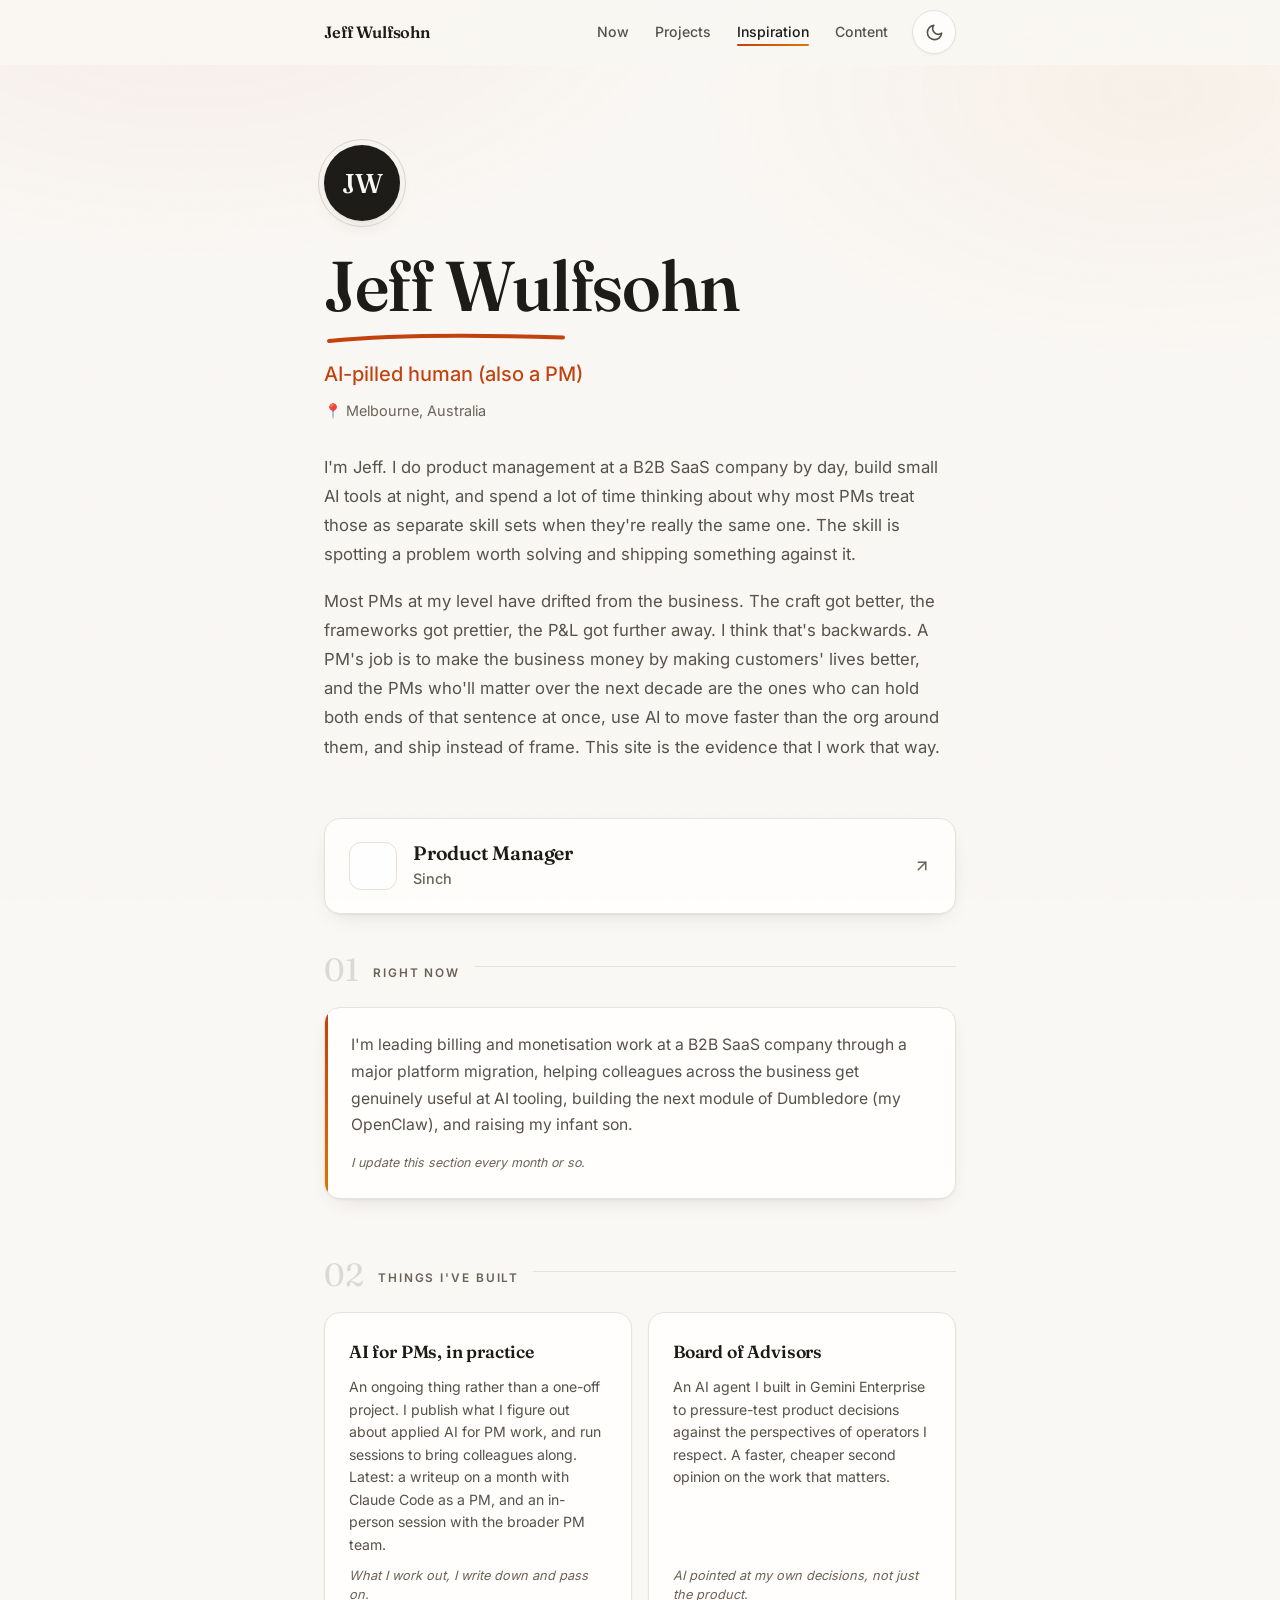
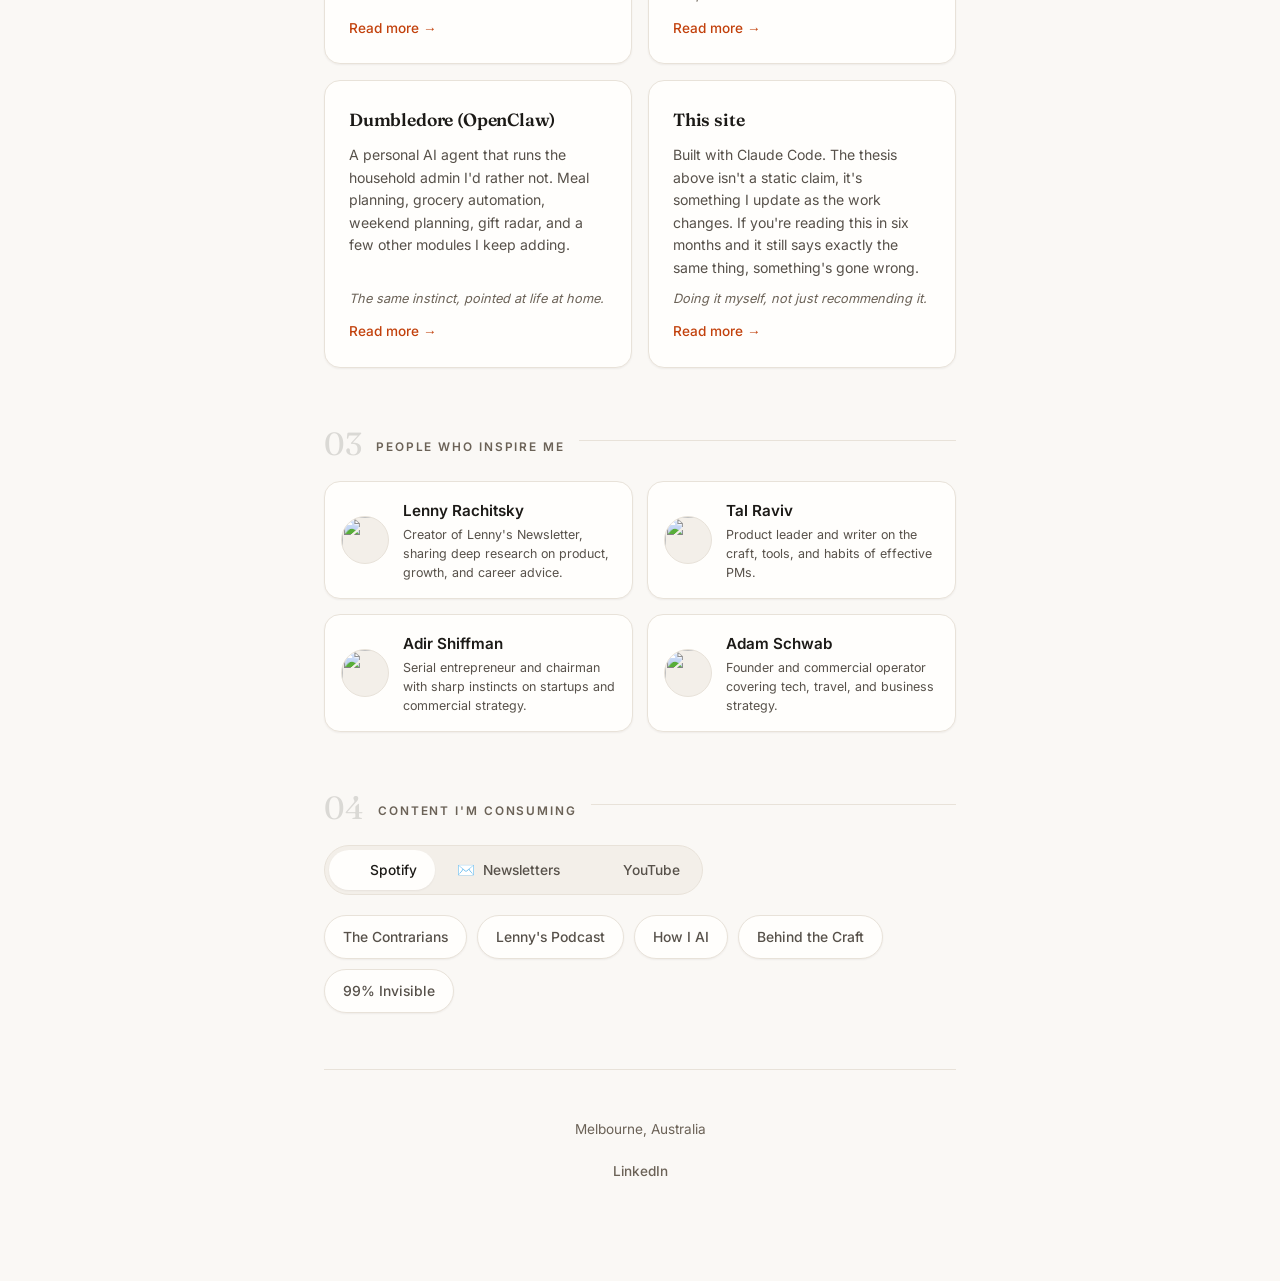
==== commit 3819cab7: "Identity swap: self-hosted Fraunces/Inter, warm paper-and-ink palette - Self-host variable latin sub" ====
--- a/index.html
+++ b/index.html
@@ -13,12 +13,11 @@
     <meta name="twitter:card" content="summary">
     <meta name="twitter:title" content="Jeff Wulfsohn — Product Manager (AI-pilled)">
     <meta name="twitter:description" content="A product manager who uses AI to move faster than the org around him, and ships instead of frames.">
-    <meta name="theme-color" content="#f6f7f9" media="(prefers-color-scheme: light)">
-    <meta name="theme-color" content="#0b1120" media="(prefers-color-scheme: dark)">
+    <meta name="theme-color" content="#faf8f5" media="(prefers-color-scheme: light)">
+    <meta name="theme-color" content="#141210" media="(prefers-color-scheme: dark)">
     <link rel="icon" href="data:image/svg+xml,<svg xmlns='http://www.w3.org/2000/svg' viewBox='0 0 100 100'><defs><linearGradient id='g' x1='0%25' y1='0%25' x2='100%25' y2='100%25'><stop offset='0%25' stop-color='%2360a5fa'/><stop offset='100%25' stop-color='%23a5b4fc'/></linearGradient></defs><circle cx='50' cy='50' r='50' fill='url(%23g)'/><text x='50' y='55' text-anchor='middle' dominant-baseline='middle' font-family='sans-serif' font-size='36' font-weight='600' fill='white'>JW</text></svg>">
-    <link rel="preconnect" href="https://fonts.googleapis.com">
-    <link rel="preconnect" href="https://fonts.gstatic.com" crossorigin>
-    <link href="https://fonts.googleapis.com/css2?family=Inter:wght@300;400;500;600&family=Space+Grotesk:wght@400;500;600;700&display=swap" rel="stylesheet">
+    <link rel="preload" href="assets/fonts/fraunces-latin-standard-normal.woff2" as="font" type="font/woff2" crossorigin>
+    <link rel="preload" href="assets/fonts/inter-latin-wght-normal.woff2" as="font" type="font/woff2" crossorigin>
     <link rel="stylesheet" href="styles.css">
     <script>
         // Apply saved/system theme before paint to avoid a flash
@@ -77,8 +76,8 @@
 
     <main class="container" id="main">
         <section class="hero">
-            <div class="avatar">JW</div>
-            <h1>Jeff Wulfsohn</h1>
+            <div class="avatar" aria-hidden="true">JW</div>
+            <h1>Jeff Wulfsohn<svg class="hero-stroke" viewBox="0 0 240 12" aria-hidden="true"><path d="M3 9C58 3.5 128 2 237 5.5"/></svg></h1>
             <p class="tagline">AI-pilled human (also a PM)</p>
             <p class="location">📍 Melbourne, Australia</p>
             <div class="lead">
@@ -101,7 +100,7 @@
         </a>
 
         <section class="section reveal" id="now">
-            <h2 class="section-title">Right now</h2>
+            <h2 class="section-title" data-num="01">Right now</h2>
             <div class="right-now">
                 <p>I'm leading billing and monetisation work at a B2B SaaS company through a major platform migration, helping colleagues across the business get genuinely useful at AI tooling, building the next module of Dumbledore (my OpenClaw), and raising my infant son.</p>
                 <span class="update-note">I update this section every month or so.</span>
@@ -109,7 +108,7 @@
         </section>
 
         <section class="section" id="projects">
-            <h2 class="section-title">Things I've built</h2>
+            <h2 class="section-title" data-num="02">Things I've built</h2>
             <div class="project-grid">
                 <a class="project-card reveal" href="projects/ai-for-pms/">
                     <span class="project-card__title">AI for PMs, in practice</span>
@@ -142,7 +141,7 @@
         </section>
 
         <section class="section" id="inspiration">
-            <h2 class="section-title">People who inspire me</h2>
+            <h2 class="section-title" data-num="03">People who inspire me</h2>
             <div class="inspiration-grid">
                 <a href="https://www.lennysnewsletter.com" target="_blank" rel="noopener" class="inspiration-item reveal">
                     <img src="https://www.google.com/s2/favicons?domain=lennysnewsletter.com&sz=128" alt="" width="48" height="48" loading="lazy" decoding="async">
@@ -179,7 +178,7 @@
         </section>
 
         <section class="section reveal" id="content" data-tabs>
-            <h2 class="section-title">Content I'm consuming</h2>
+            <h2 class="section-title" data-num="04">Content I'm consuming</h2>
 
             <div class="content-section">
                 <h4><img src="https://www.google.com/s2/favicons?domain=open.spotify.com&sz=64" alt="" width="16" height="16" loading="lazy" decoding="async"> Spotify</h4>
--- a/styles.css
+++ b/styles.css
@@ -1,27 +1,51 @@
 /* ============================================================
-   Design tokens
+   Self-hosted fonts (latin subsets, variable)
+   ============================================================ */
+@font-face {
+    font-family: 'Fraunces Variable';
+    font-style: normal;
+    font-display: swap;
+    font-weight: 100 900;
+    src: url('assets/fonts/fraunces-latin-standard-normal.woff2') format('woff2-variations');
+    unicode-range: U+0000-00FF, U+0131, U+0152-0153, U+02BB-02BC, U+02C6, U+02DA, U+02DC, U+0304, U+0308, U+0329, U+2000-206F, U+20AC, U+2122, U+2191, U+2193, U+2212, U+2215, U+FEFF, U+FFFD;
+}
+
+@font-face {
+    font-family: 'Inter Variable';
+    font-style: normal;
+    font-display: swap;
+    font-weight: 100 900;
+    src: url('assets/fonts/inter-latin-wght-normal.woff2') format('woff2-variations');
+    unicode-range: U+0000-00FF, U+0131, U+0152-0153, U+02BB-02BC, U+02C6, U+02DA, U+02DC, U+0304, U+0308, U+0329, U+2000-206F, U+20AC, U+2122, U+2191, U+2193, U+2212, U+2215, U+FEFF, U+FFFD;
+}
+
+/* ============================================================
+   Design tokens — warm paper & ink, one confident accent
    ============================================================ */
 :root {
-    --bg: #f6f7f9;
-    --surface: #ffffff;
-    --surface-hover: #f1f4f8;
-    --border: #e4e8ee;
-    --border-strong: #d4dae3;
-    --text: #0f172a;
-    --text-secondary: #46556b;
-    --text-muted: #5f7189;
-    --accent: #4f46e5;
-    --accent-strong: #4338ca;
-    --accent-light: #eef2ff;
-    --gradient-1: #6366f1;
-    --gradient-2: #0ea5e9;
-    --header-bg: rgba(246, 247, 249, 0.82);
-    --glow-1: rgba(99, 102, 241, 0.1);
-    --glow-2: rgba(14, 165, 233, 0.08);
-    --shadow-sm: 0 1px 2px rgba(15, 23, 42, 0.05);
-    --shadow-md: 0 1px 2px rgba(15, 23, 42, 0.04), 0 8px 24px -12px rgba(15, 23, 42, 0.18);
-    --shadow-lg: 0 2px 4px rgba(15, 23, 42, 0.04), 0 20px 44px -16px rgba(15, 23, 42, 0.22);
-    --spot: rgba(99, 102, 241, 0.08);
+    --font-display: 'Fraunces Variable', Georgia, 'Times New Roman', serif;
+    --font-body: 'Inter Variable', -apple-system, BlinkMacSystemFont, 'Segoe UI', sans-serif;
+    --bg: #faf8f5;
+    --surface: #fffefc;
+    --surface-hover: #f3efe9;
+    --border: #e8e2d9;
+    --border-strong: #d8d0c3;
+    --text: #1c1a17;
+    --text-secondary: #57514a;
+    --text-muted: #6b6257;
+    --accent: #c2410c;
+    --accent-strong: #9a3412;
+    --accent-light: #fbeee4;
+    --gradient-1: #c2410c;
+    --gradient-2: #d97706;
+    --header-bg: rgba(250, 248, 245, 0.85);
+    --glow-1: rgba(194, 65, 12, 0.06);
+    --glow-2: rgba(217, 119, 6, 0.05);
+    --shadow-sm: 0 1px 2px rgba(43, 36, 26, 0.06);
+    --shadow-md: 0 1px 2px rgba(43, 36, 26, 0.05), 0 8px 24px -12px rgba(43, 36, 26, 0.2);
+    --shadow-lg: 0 2px 4px rgba(43, 36, 26, 0.05), 0 20px 44px -16px rgba(43, 36, 26, 0.25);
+    --spot: rgba(217, 119, 6, 0.08);
+    --ghost: rgba(28, 26, 23, 0.14);
     --radius: 16px;
     --radius-sm: 10px;
     --header-h: 64px;
@@ -29,26 +53,27 @@
 }
 
 [data-theme="dark"] {
-    --bg: #0b1120;
-    --surface: #101a30;
-    --surface-hover: #1a2440;
-    --border: #223048;
-    --border-strong: #2e3f5c;
-    --text: #eef2f8;
-    --text-secondary: #a7b4c8;
-    --text-muted: #8b9ab1;
-    --accent: #a5b4fc;
-    --accent-strong: #c7d2fe;
-    --accent-light: rgba(99, 102, 241, 0.16);
-    --gradient-1: #818cf8;
-    --gradient-2: #38bdf8;
-    --header-bg: rgba(11, 17, 32, 0.82);
-    --glow-1: rgba(99, 102, 241, 0.16);
-    --glow-2: rgba(56, 189, 248, 0.1);
-    --shadow-sm: 0 1px 2px rgba(0, 0, 0, 0.35);
-    --shadow-md: 0 1px 2px rgba(0, 0, 0, 0.3), 0 10px 28px -12px rgba(0, 0, 0, 0.55);
-    --shadow-lg: 0 2px 4px rgba(0, 0, 0, 0.3), 0 24px 48px -16px rgba(0, 0, 0, 0.6);
-    --spot: rgba(129, 140, 248, 0.12);
+    --bg: #141210;
+    --surface: #1d1a16;
+    --surface-hover: #27231e;
+    --border: #322d26;
+    --border-strong: #453e34;
+    --text: #f2ede5;
+    --text-secondary: #beb4a6;
+    --text-muted: #9c9285;
+    --accent: #fdba74;
+    --accent-strong: #fed7aa;
+    --accent-light: rgba(251, 146, 60, 0.14);
+    --gradient-1: #fb923c;
+    --gradient-2: #fbbf24;
+    --header-bg: rgba(20, 18, 16, 0.85);
+    --glow-1: rgba(251, 146, 60, 0.07);
+    --glow-2: rgba(251, 191, 36, 0.05);
+    --shadow-sm: 0 1px 2px rgba(0, 0, 0, 0.4);
+    --shadow-md: 0 1px 2px rgba(0, 0, 0, 0.35), 0 10px 28px -12px rgba(0, 0, 0, 0.55);
+    --shadow-lg: 0 2px 4px rgba(0, 0, 0, 0.35), 0 24px 48px -16px rgba(0, 0, 0, 0.6);
+    --spot: rgba(251, 146, 60, 0.1);
+    --ghost: rgba(242, 237, 229, 0.12);
     color-scheme: dark;
 }
 
@@ -71,7 +96,7 @@
 }
 
 body {
-    font-family: 'Inter', -apple-system, BlinkMacSystemFont, 'Segoe UI', sans-serif;
+    font-family: var(--font-body);
     background: var(--bg);
     color: var(--text);
     line-height: 1.65;
@@ -90,6 +115,18 @@
     background:
         radial-gradient(56rem 32rem at 15% -5%, var(--glow-1), transparent 60%),
         radial-gradient(48rem 28rem at 90% 10%, var(--glow-2), transparent 60%);
+}
+
+/* Barely-there paper grain */
+body::after {
+    content: "";
+    position: fixed;
+    inset: 0;
+    z-index: 999;
+    pointer-events: none;
+    opacity: 0.028;
+    background-image: url("data:image/svg+xml,%3Csvg xmlns='http://www.w3.org/2000/svg' width='128' height='128'%3E%3Cfilter id='n'%3E%3CfeTurbulence type='fractalNoise' baseFrequency='0.85' numOctaves='2' stitchTiles='stitch'/%3E%3C/filter%3E%3Crect width='128' height='128' filter='url(%23n)'/%3E%3C/svg%3E");
+    background-size: 128px 128px;
 }
 
 ::selection {
@@ -170,7 +207,8 @@
 }
 
 .brand {
-    font-family: 'Space Grotesk', sans-serif;
+    font-family: var(--font-display);
+    font-optical-sizing: auto;
     font-weight: 600;
     font-size: 1.02rem;
     color: var(--text);
@@ -337,28 +375,29 @@
 }
 
 /* ============================================================
-   Hero
+   Hero — left-aligned, editorial
    ============================================================ */
 .hero {
-    text-align: center;
-    margin-bottom: 44px;
+    text-align: left;
+    margin: 24px 0 56px;
     animation: fadeUp 0.7s cubic-bezier(0.22, 1, 0.36, 1) both;
 }
 
 .avatar {
-    width: 104px;
-    height: 104px;
+    width: 76px;
+    height: 76px;
     border-radius: 50%;
-    background: linear-gradient(135deg, var(--gradient-1), var(--gradient-2));
-    margin: 0 auto 24px;
+    background: var(--text);
+    margin: 0 0 28px;
     display: flex;
     align-items: center;
     justify-content: center;
-    font-family: 'Space Grotesk', sans-serif;
-    font-size: 2.4rem;
-    font-weight: 600;
-    color: white;
-    box-shadow: 0 10px 32px -8px rgba(79, 70, 229, 0.45);
+    font-family: var(--font-display);
+    font-optical-sizing: auto;
+    font-size: 1.7rem;
+    font-weight: 500;
+    color: var(--bg);
+    box-shadow: var(--shadow-md);
     position: relative;
     will-change: transform;
 }
@@ -369,40 +408,64 @@
     inset: -6px;
     border-radius: 50%;
     border: 1px solid var(--border-strong);
-    opacity: 0.8;
+    opacity: 0.9;
 }
 
 .hero h1 {
-    font-family: 'Space Grotesk', sans-serif;
-    font-size: clamp(2.1rem, 4vw + 1rem, 2.85rem);
-    font-weight: 700;
-    letter-spacing: -0.03em;
-    line-height: 1.1;
-    margin-bottom: 10px;
-    color: var(--text);
+    font-family: var(--font-display);
+    font-optical-sizing: auto;
+    font-size: clamp(2.6rem, 5.5vw + 1rem, 4.4rem);
+    font-weight: 560;
+    letter-spacing: -0.02em;
+    line-height: 1.04;
+    margin-bottom: 4px;
+    color: var(--text);
+}
+
+/* Hand-drawn underline stroke, drawn in on load */
+.hero-stroke {
+    display: block;
+    width: min(240px, 52%);
+    height: 12px;
+    margin: 10px 0 2px 2px;
+    color: var(--accent);
+    overflow: visible;
+}
+
+.hero-stroke path {
+    fill: none;
+    stroke: currentColor;
+    stroke-width: 4;
+    stroke-linecap: round;
+    stroke-dasharray: 300;
+    stroke-dashoffset: 300;
+    animation: drawStroke 0.9s cubic-bezier(0.65, 0, 0.35, 1) 0.5s forwards;
+}
+
+@keyframes drawStroke {
+    to {
+        stroke-dashoffset: 0;
+    }
 }
 
 .hero .tagline {
-    font-size: clamp(1.05rem, 1vw + 0.85rem, 1.2rem);
-    font-weight: 500;
-    background: linear-gradient(90deg, var(--gradient-1), var(--gradient-2));
-    -webkit-background-clip: text;
-    background-clip: text;
-    -webkit-text-fill-color: transparent;
+    font-size: clamp(1.08rem, 1vw + 0.88rem, 1.25rem);
+    font-weight: 480;
     color: var(--accent);
     display: inline-block;
+    margin-top: 10px;
 }
 
 .hero .location {
     color: var(--text-muted);
     font-size: 0.9rem;
-    margin-top: 10px;
+    margin-top: 8px;
 }
 
 /* Lead / thesis prose */
 .lead {
     max-width: 62ch;
-    margin: 30px auto 0;
+    margin: 30px 0 0;
     text-align: left;
 }
 
@@ -478,7 +541,8 @@
 }
 
 .role {
-    font-family: 'Space Grotesk', sans-serif;
+    font-family: var(--font-display);
+    font-optical-sizing: auto;
     font-size: 1.22rem;
     font-weight: 600;
     letter-spacing: -0.01em;
@@ -519,24 +583,29 @@
 
 .section-title {
     display: flex;
-    align-items: center;
-    gap: 12px;
-    font-family: 'Space Grotesk', sans-serif;
+    align-items: baseline;
+    gap: 14px;
+    font-family: var(--font-body);
     font-size: 0.74rem;
     font-weight: 600;
     text-transform: uppercase;
-    letter-spacing: 0.14em;
+    letter-spacing: 0.16em;
     color: var(--text-muted);
-    margin-bottom: 22px;
-}
-
+    margin-bottom: 24px;
+}
+
+/* Oversized ghosted numeral, e.g. 01 */
 .section-title::before {
-    content: "";
-    width: 22px;
-    height: 3px;
-    border-radius: 3px;
-    background: linear-gradient(90deg, var(--gradient-1), var(--gradient-2));
+    content: attr(data-num);
+    font-family: var(--font-display);
+    font-optical-sizing: auto;
+    font-size: 2rem;
+    font-weight: 400;
+    letter-spacing: 0;
+    line-height: 1;
+    color: var(--ghost);
     flex-shrink: 0;
+    transform: translateY(0.12em);
 }
 
 .section-title::after {
@@ -544,6 +613,7 @@
     flex: 1;
     height: 1px;
     background: var(--border);
+    align-self: center;
 }
 
 /* Scroll-reveal (only applies when JS is available) */
@@ -645,7 +715,8 @@
 }
 
 .project-card__title {
-    font-family: 'Space Grotesk', sans-serif;
+    font-family: var(--font-display);
+    font-optical-sizing: auto;
     font-size: 1.1rem;
     font-weight: 600;
     letter-spacing: -0.01em;
@@ -765,7 +836,7 @@
     border-radius: 999px;
     background: transparent;
     color: var(--text-secondary);
-    font-family: 'Inter', sans-serif;
+    font-family: var(--font-body);
     font-size: 0.86rem;
     font-weight: 500;
     white-space: nowrap;
@@ -811,7 +882,8 @@
 }
 
 .content-section h4 {
-    font-family: 'Space Grotesk', sans-serif;
+    font-family: var(--font-display);
+    font-optical-sizing: auto;
     font-size: 0.8rem;
     font-weight: 600;
     color: var(--text-muted);
@@ -906,7 +978,8 @@
 }
 
 .article-header h1 {
-    font-family: 'Space Grotesk', sans-serif;
+    font-family: var(--font-display);
+    font-optical-sizing: auto;
     font-size: clamp(1.7rem, 3vw + 0.9rem, 2.2rem);
     font-weight: 700;
     letter-spacing: -0.025em;
@@ -926,7 +999,8 @@
 }
 
 .prose h2 {
-    font-family: 'Space Grotesk', sans-serif;
+    font-family: var(--font-display);
+    font-optical-sizing: auto;
     font-size: 1.22rem;
     font-weight: 600;
     letter-spacing: -0.01em;
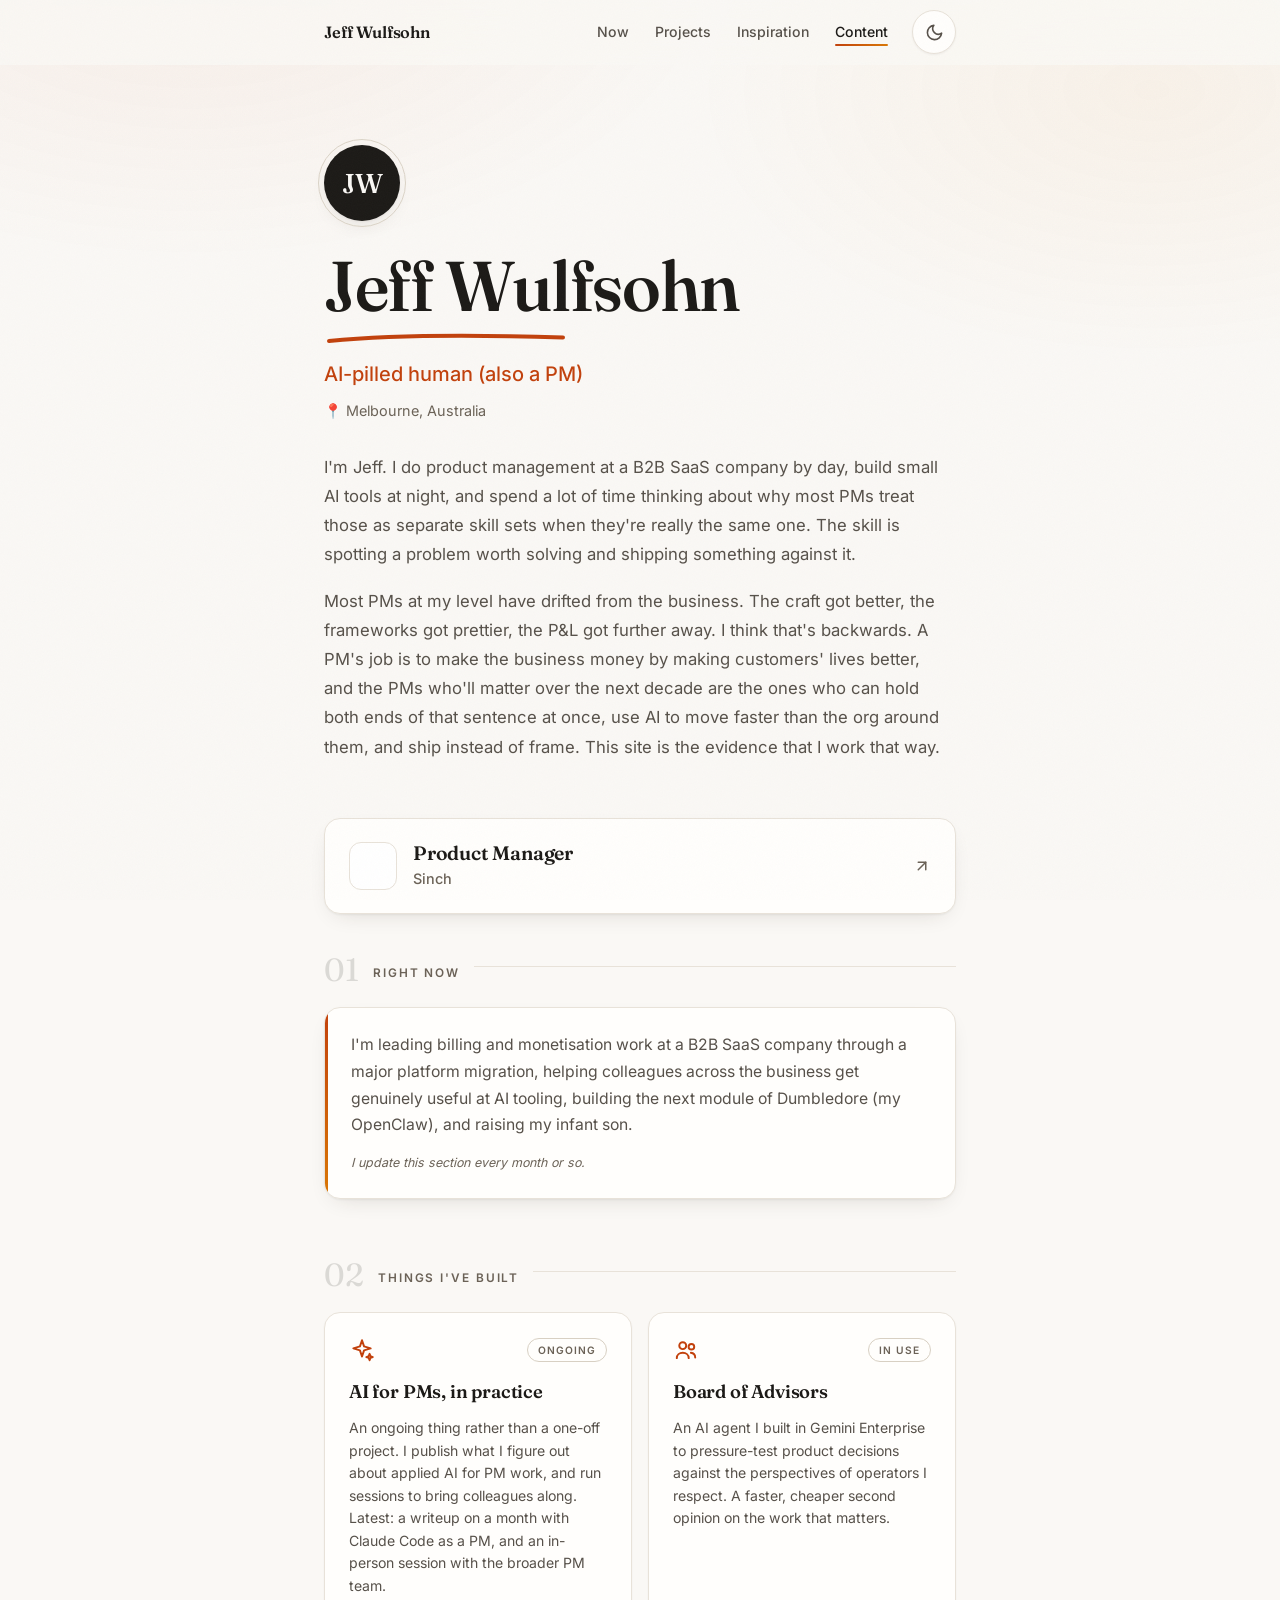
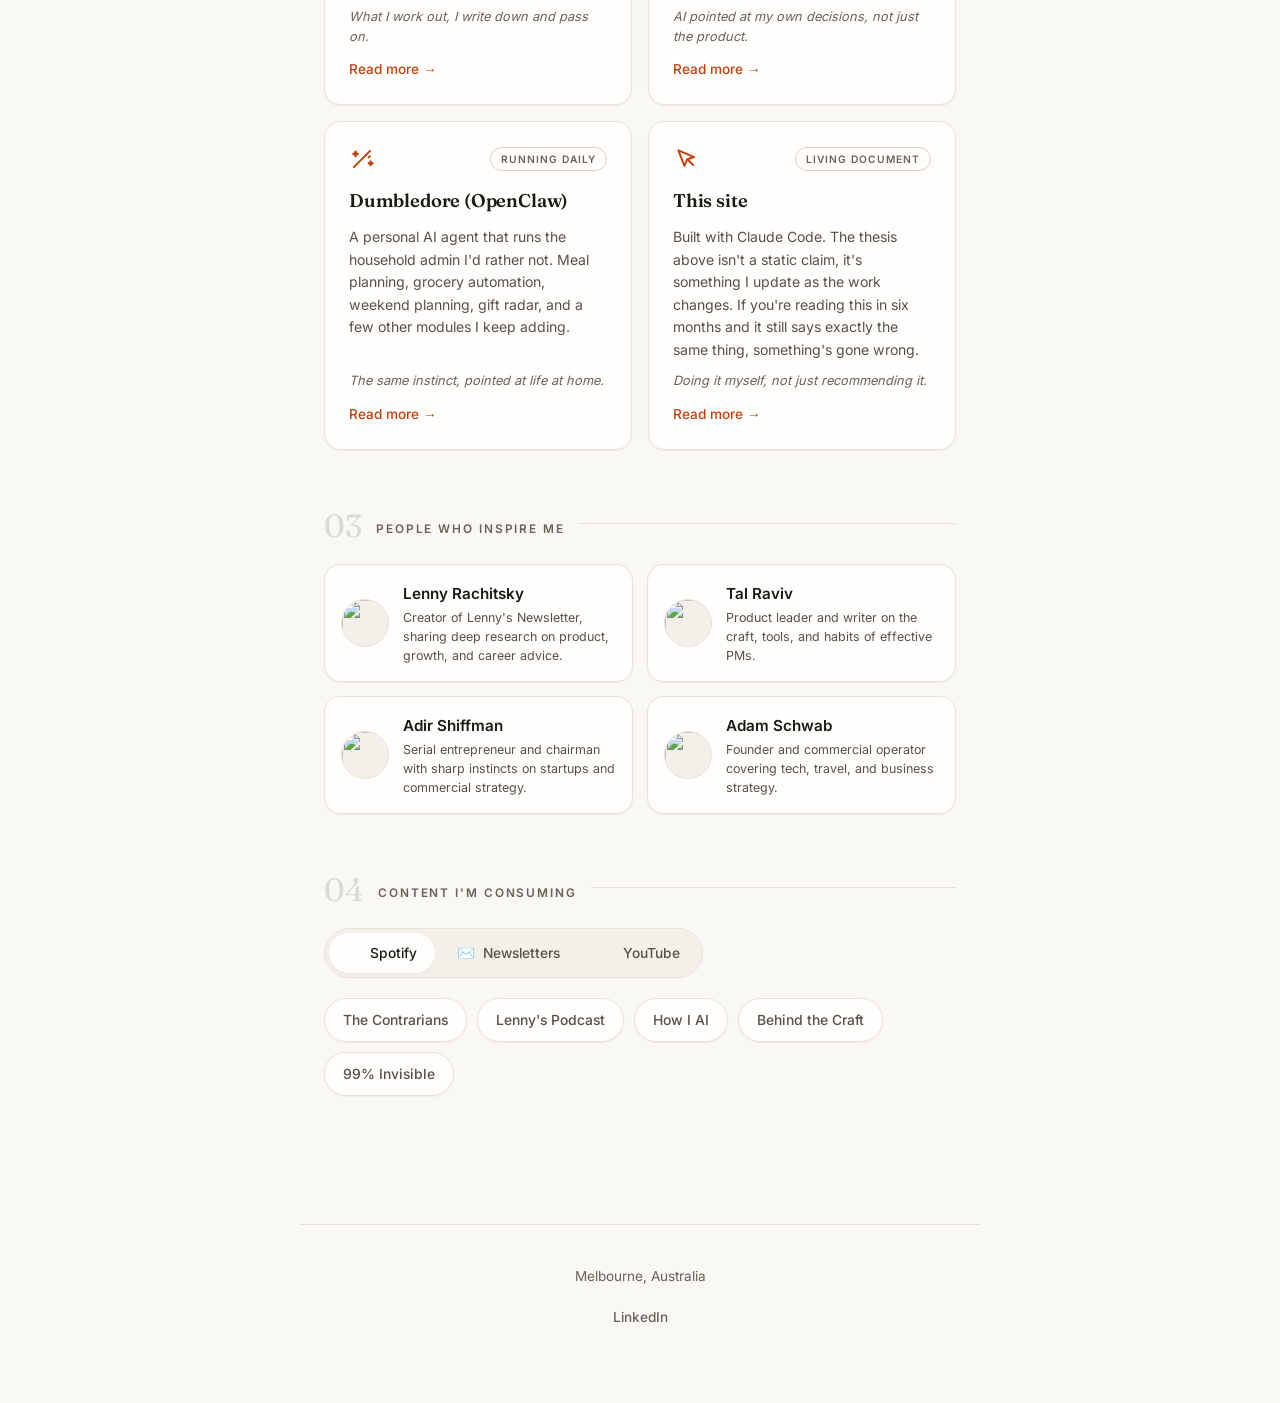
==== commit 7a7bdbdc: "Project storytelling: glyphs, status chips, pager, reading time - Per-project inline SVG glyphs (spa" ====
--- a/index.html
+++ b/index.html
@@ -111,28 +111,44 @@
             <h2 class="section-title" data-num="02">Things I've built</h2>
             <div class="project-grid">
                 <a class="project-card reveal" href="projects/ai-for-pms/">
-                    <span class="project-card__title">AI for PMs, in practice</span>
+                    <span class="project-card__top">
+                        <svg class="project-glyph" viewBox="0 0 24 24" fill="none" stroke="currentColor" stroke-width="1.8" stroke-linecap="round" stroke-linejoin="round" aria-hidden="true"><path d="M12 3l1.9 5.7L20 10.5l-6.1 1.8L12 18l-1.9-5.7L4 10.5l6.1-1.8L12 3z"/><path d="M19 15.5l.8 2.2 2.2.8-2.2.8-.8 2.2-.8-2.2-2.2-.8 2.2-.8.8-2.2z"/></svg>
+                        <span class="project-chip">Ongoing</span>
+                    </span>
+                    <span class="project-card__title vt-ai-for-pms">AI for PMs, in practice</span>
                     <span class="project-card__desc">An ongoing thing rather than a one-off project. I publish what I figure out about applied AI for PM work, and run sessions to bring colleagues along. Latest: a writeup on a month with Claude Code as a PM, and an in-person session with the broader PM team.</span>
                     <span class="project-card__note">What I work out, I write down and pass on.</span>
                     <span class="read-more">Read more →</span>
                 </a>
 
                 <a class="project-card reveal" href="projects/board-of-advisors/">
-                    <span class="project-card__title">Board of Advisors</span>
+                    <span class="project-card__top">
+                        <svg class="project-glyph" viewBox="0 0 24 24" fill="none" stroke="currentColor" stroke-width="1.8" stroke-linecap="round" stroke-linejoin="round" aria-hidden="true"><circle cx="9" cy="8" r="3.2"/><path d="M3.5 19.5c0-3 2.5-5 5.5-5s5.5 2 5.5 5"/><circle cx="17" cy="9" r="2.6"/><path d="M16.5 14.6c2.4.3 4 2 4 4.4"/></svg>
+                        <span class="project-chip">In use</span>
+                    </span>
+                    <span class="project-card__title vt-board-of-advisors">Board of Advisors</span>
                     <span class="project-card__desc">An AI agent I built in Gemini Enterprise to pressure-test product decisions against the perspectives of operators I respect. A faster, cheaper second opinion on the work that matters.</span>
                     <span class="project-card__note">AI pointed at my own decisions, not just the product.</span>
                     <span class="read-more">Read more →</span>
                 </a>
 
                 <a class="project-card reveal" href="projects/dumbledore/">
-                    <span class="project-card__title">Dumbledore (OpenClaw)</span>
+                    <span class="project-card__top">
+                        <svg class="project-glyph" viewBox="0 0 24 24" fill="none" stroke="currentColor" stroke-width="1.8" stroke-linecap="round" stroke-linejoin="round" aria-hidden="true"><path d="M4.5 19.5L16 8"/><path d="M16 8l3.5-3.5"/><path d="M18 10.5l1.2-1.2"/><path d="M6 5l.6 1.7L8.3 7.3l-1.7.6L6 9.6l-.6-1.7-1.7-.6 1.7-.6L6 5z"/><path d="M20 14l.5 1.4 1.4.5-1.4.5L20 17.8l-.5-1.4-1.4-.5 1.4-.5L20 14z"/></svg>
+                        <span class="project-chip">Running daily</span>
+                    </span>
+                    <span class="project-card__title vt-dumbledore">Dumbledore (OpenClaw)</span>
                     <span class="project-card__desc">A personal AI agent that runs the household admin I'd rather not. Meal planning, grocery automation, weekend planning, gift radar, and a few other modules I keep adding.</span>
                     <span class="project-card__note">The same instinct, pointed at life at home.</span>
                     <span class="read-more">Read more →</span>
                 </a>
 
                 <a class="project-card reveal" href="projects/this-site/">
-                    <span class="project-card__title">This site</span>
+                    <span class="project-card__top">
+                        <svg class="project-glyph" viewBox="0 0 24 24" fill="none" stroke="currentColor" stroke-width="1.8" stroke-linecap="round" stroke-linejoin="round" aria-hidden="true"><path d="M5 4l14.5 6.2-6.4 2-2.6 6.1L5 4z"/><path d="M13.5 12.5l5 5"/></svg>
+                        <span class="project-chip">Living document</span>
+                    </span>
+                    <span class="project-card__title vt-this-site">This site</span>
                     <span class="project-card__desc">Built with Claude Code. The thesis above isn't a static claim, it's something I update as the work changes. If you're reading this in six months and it still says exactly the same thing, something's gone wrong.</span>
                     <span class="project-card__note">Doing it myself, not just recommending it.</span>
                     <span class="read-more">Read more →</span>
@@ -209,12 +225,13 @@
             </div>
         </section>
 
-        <footer>
-            <p>Melbourne, Australia</p>
-            <div class="social-links">
-                <a href="https://linkedin.com/in/jeff-wulfsohn" target="_blank" rel="noopener">LinkedIn</a>
-            </div>
-        </footer>
     </main>
+
+    <footer class="site-footer">
+        <p>Melbourne, Australia</p>
+        <div class="social-links">
+            <a href="https://linkedin.com/in/jeff-wulfsohn" target="_blank" rel="noopener">LinkedIn</a>
+        </div>
+    </footer>
 </body>
 </html>
--- a/styles.css
+++ b/styles.css
@@ -137,7 +137,7 @@
 .container {
     max-width: 680px;
     margin: 0 auto;
-    padding: 56px 24px 88px;
+    padding: 56px 24px 72px;
 }
 
 section[id] {
@@ -714,14 +714,61 @@
     opacity: 1;
 }
 
+.project-card__top {
+    display: flex;
+    align-items: center;
+    justify-content: space-between;
+    gap: 10px;
+    margin-bottom: 4px;
+}
+
+.project-glyph {
+    width: 26px;
+    height: 26px;
+    color: var(--accent);
+    flex-shrink: 0;
+    transition: transform 0.35s cubic-bezier(0.22, 1, 0.36, 1);
+}
+
+.project-card:hover .project-glyph {
+    transform: translateY(-2px) rotate(-6deg) scale(1.08);
+}
+
+.project-chip {
+    display: inline-flex;
+    align-items: center;
+    padding: 3px 10px;
+    border: 1px solid var(--border-strong);
+    border-radius: 999px;
+    font-size: 0.64rem;
+    font-weight: 600;
+    text-transform: uppercase;
+    letter-spacing: 0.1em;
+    color: var(--text-muted);
+    white-space: nowrap;
+    transition: color 0.25s ease, border-color 0.25s ease, background-color 0.25s ease;
+}
+
+.project-card:hover .project-chip {
+    color: var(--accent);
+    border-color: var(--accent);
+    background: var(--accent-light);
+}
+
 .project-card__title {
     font-family: var(--font-display);
     font-optical-sizing: auto;
-    font-size: 1.1rem;
+    font-size: 1.15rem;
     font-weight: 600;
     letter-spacing: -0.01em;
     color: var(--text);
 }
+
+/* Card title morphs into the article heading (Chromium) */
+.vt-ai-for-pms { view-transition-name: title-ai-for-pms; }
+.vt-board-of-advisors { view-transition-name: title-board-of-advisors; }
+.vt-dumbledore { view-transition-name: title-dumbledore; }
+.vt-this-site { view-transition-name: title-this-site; }
 
 .project-card__desc {
     font-size: 0.88rem;
@@ -1046,11 +1093,95 @@
     background: var(--accent-light);
     border: 1px dashed var(--accent);
     border-radius: 12px;
-    padding: 16px 18px;
+    padding: 14px 18px 16px;
     color: var(--text-secondary);
     font-size: 0.9rem;
     font-style: italic;
     margin-bottom: 16px;
+}
+
+.placeholder-note::before {
+    content: "Coming soon";
+    display: block;
+    font-family: var(--font-body);
+    font-style: normal;
+    font-size: 0.66rem;
+    font-weight: 600;
+    text-transform: uppercase;
+    letter-spacing: 0.12em;
+    color: var(--accent);
+    margin-bottom: 6px;
+}
+
+/* Reading time (computed and injected by main.js) */
+.reading-time {
+    margin-top: 12px;
+    font-size: 0.8rem;
+    font-weight: 500;
+    color: var(--text-muted);
+    display: flex;
+    align-items: center;
+    gap: 7px;
+}
+
+.reading-time::before {
+    content: "";
+    width: 18px;
+    height: 1px;
+    background: var(--accent);
+}
+
+/* Prev/next project pager on article pages */
+.project-pager {
+    display: grid;
+    grid-template-columns: 1fr 1fr;
+    gap: 14px;
+    margin-top: 56px;
+}
+
+.pager-link {
+    display: flex;
+    flex-direction: column;
+    gap: 4px;
+    padding: 18px 20px;
+    background: var(--surface);
+    border: 1px solid var(--border);
+    border-radius: var(--radius);
+    text-decoration: none;
+    box-shadow: var(--shadow-sm);
+    transition: transform 0.3s cubic-bezier(0.22, 1, 0.36, 1), box-shadow 0.3s ease, border-color 0.3s ease;
+}
+
+.pager-link:hover {
+    transform: translateY(-3px);
+    border-color: var(--accent);
+    box-shadow: var(--shadow-md);
+}
+
+.pager-next {
+    text-align: right;
+    align-items: flex-end;
+}
+
+.pager-label {
+    font-size: 0.7rem;
+    font-weight: 600;
+    text-transform: uppercase;
+    letter-spacing: 0.1em;
+    color: var(--text-muted);
+}
+
+.pager-title {
+    font-family: var(--font-display);
+    font-optical-sizing: auto;
+    font-size: 1.02rem;
+    font-weight: 600;
+    color: var(--text);
+    transition: color 0.25s ease;
+}
+
+.pager-link:hover .pager-title {
+    color: var(--accent);
 }
 
 /* Reading progress bar (injected by JS on article pages) */
@@ -1104,16 +1235,17 @@
 }
 
 /* ============================================================
-   Footer
-   ============================================================ */
-footer {
+   Footer (site-level landmark, outside <main>)
+   ============================================================ */
+.site-footer {
+    max-width: 680px;
+    margin: 0 auto;
+    padding: 40px 24px 64px;
     text-align: center;
-    padding-top: 48px;
-    margin-top: 16px;
     border-top: 1px solid var(--border);
 }
 
-footer p {
+.site-footer p {
     color: var(--text-muted);
     font-size: 0.85rem;
 }
@@ -1289,4 +1421,13 @@
     .inspiration-grid {
         grid-template-columns: 1fr;
     }
-}
+
+    .project-pager {
+        grid-template-columns: 1fr;
+    }
+
+    .pager-next {
+        text-align: left;
+        align-items: flex-start;
+    }
+}
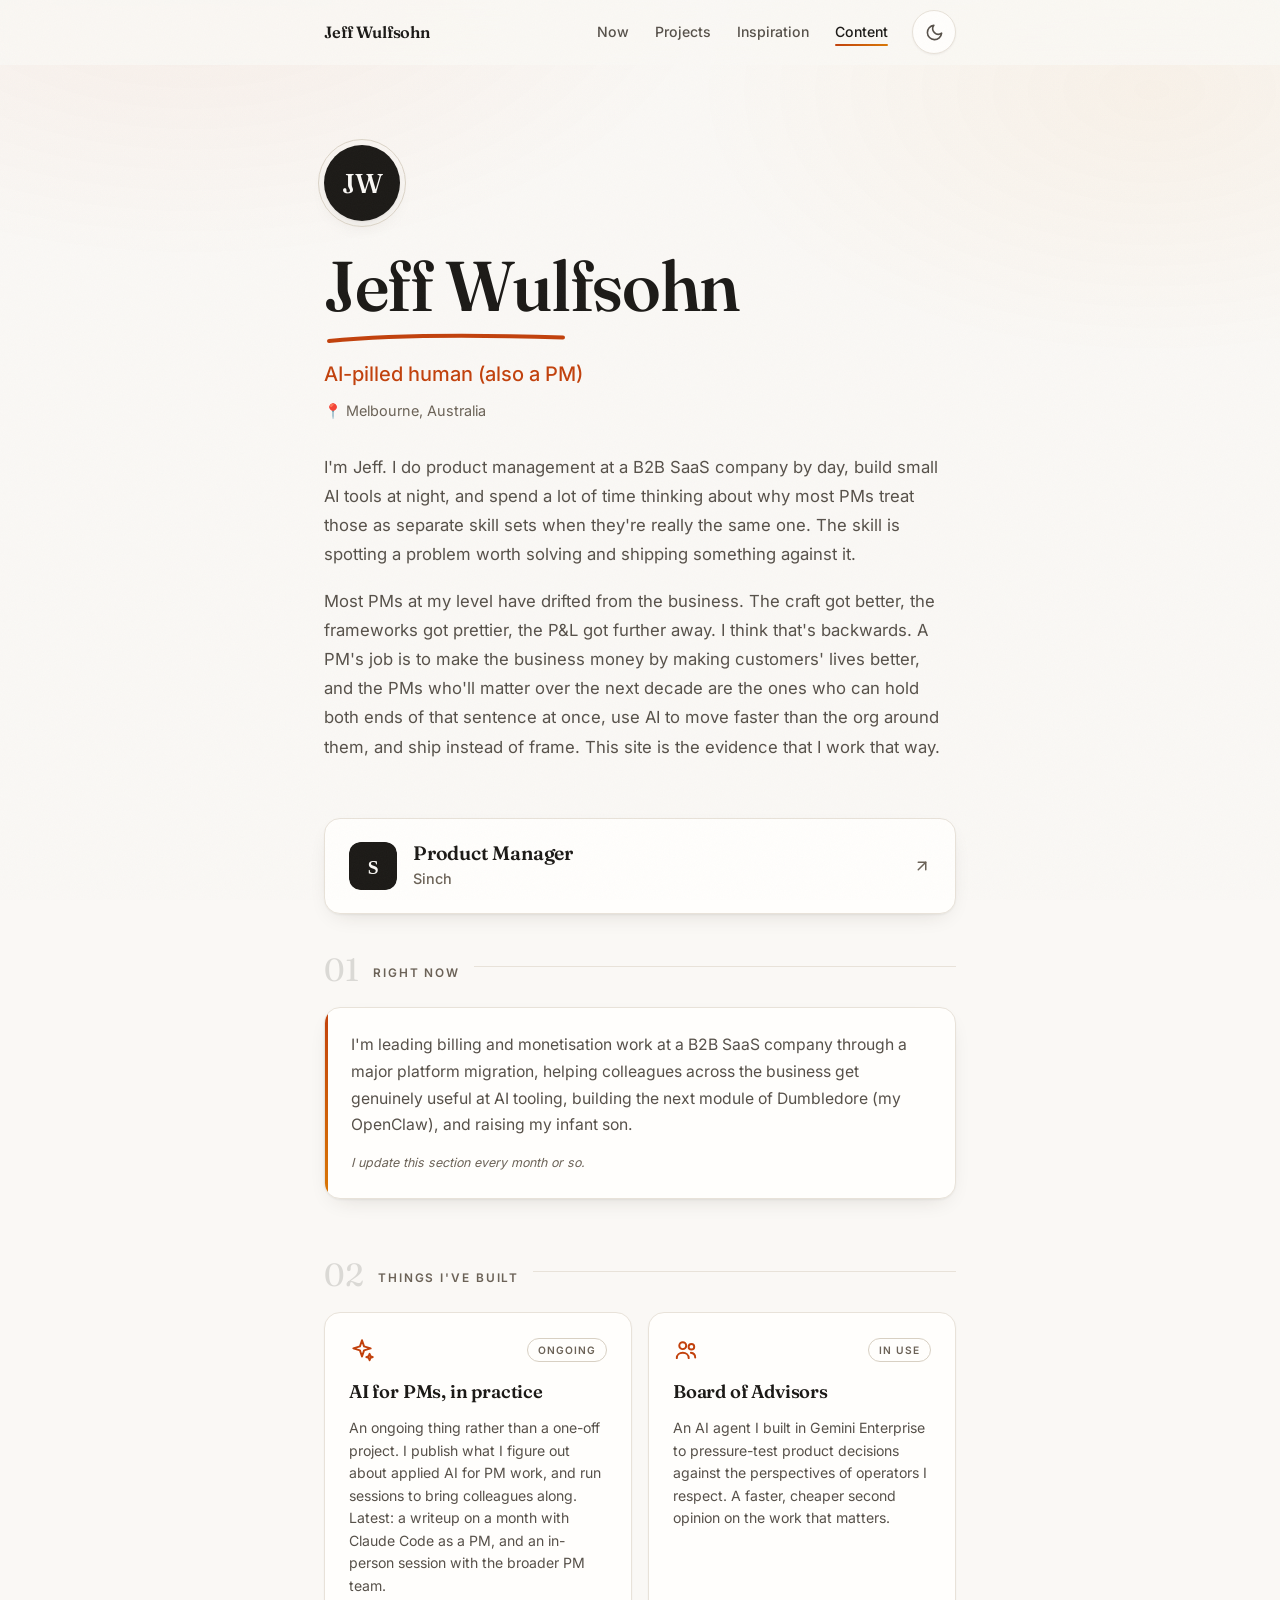
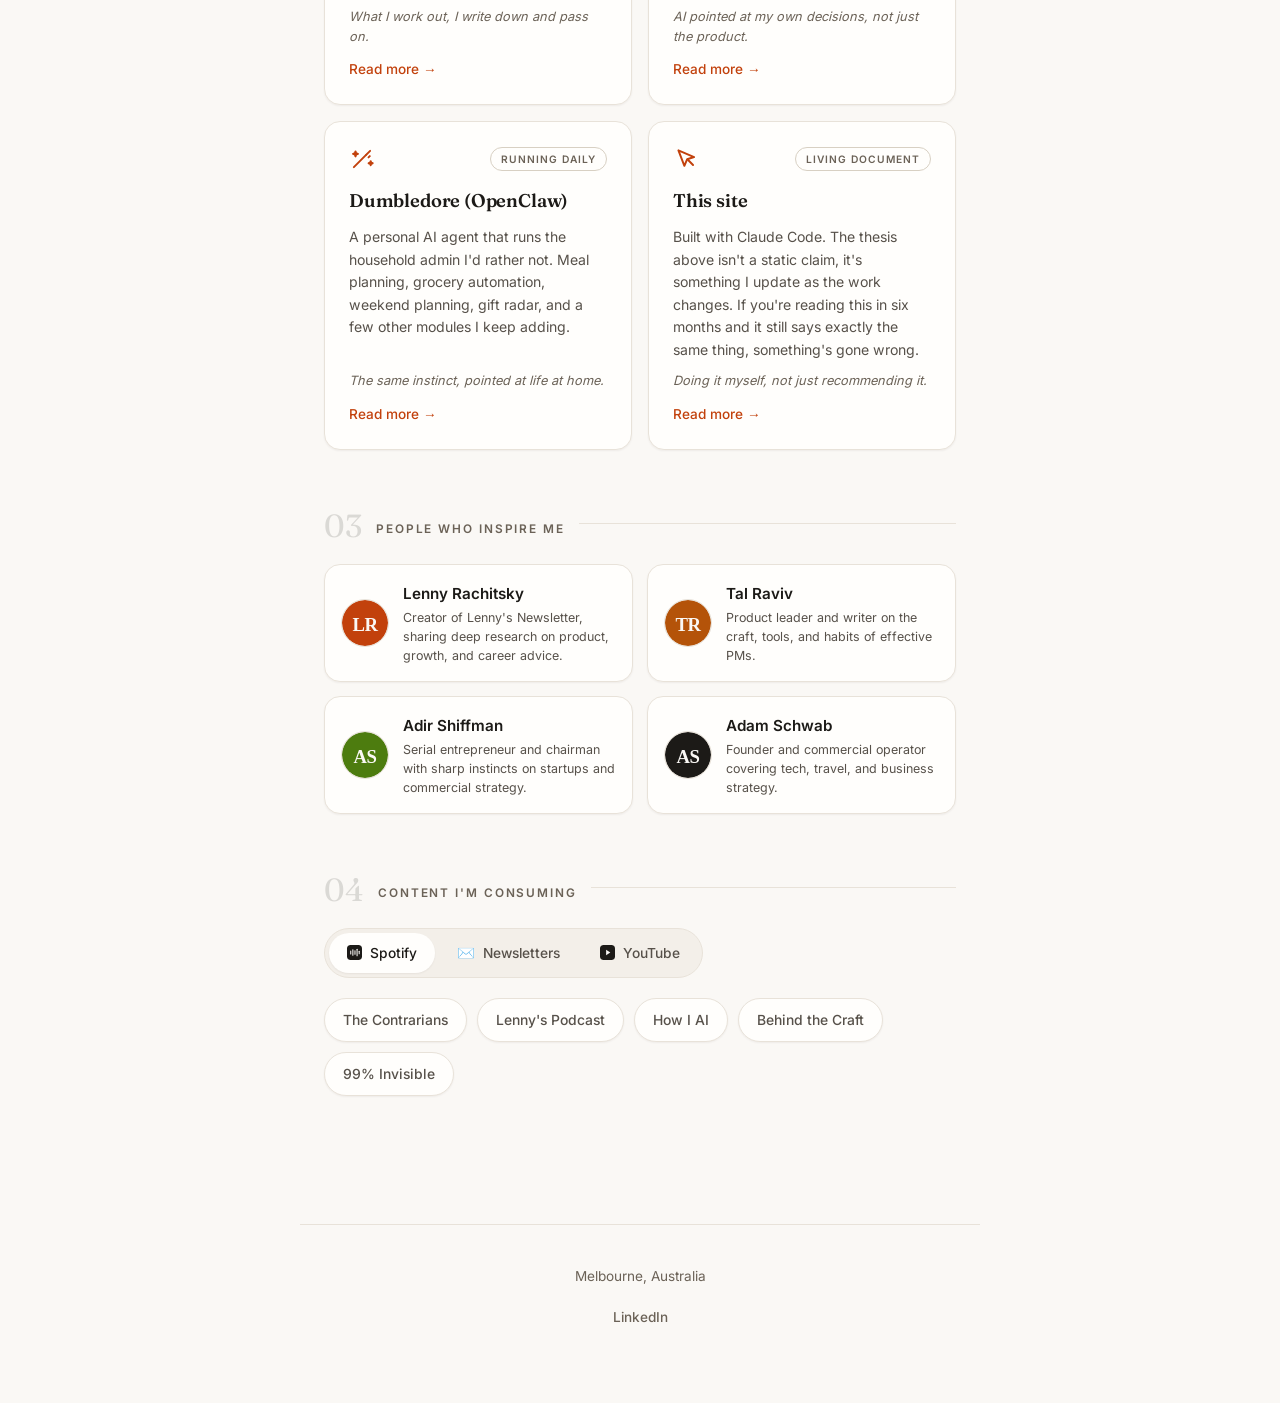
==== commit 940e14f2: "Self-contained assets: local icons, OG card, favicon, 404, print - Designed SVG initial/glyph tiles " ====
--- a/index.html
+++ b/index.html
@@ -10,12 +10,17 @@
     <meta property="og:description" content="A product manager who uses AI to move faster than the org around him, and ships instead of frames. The evidence lives here.">
     <meta property="og:type" content="website">
     <meta property="og:url" content="https://checked0ut.github.io/jeff-personal-site/">
-    <meta name="twitter:card" content="summary">
+    <meta property="og:image" content="https://checked0ut.github.io/jeff-personal-site/assets/og-image.png">
+    <meta property="og:image:width" content="1200">
+    <meta property="og:image:height" content="630">
+    <meta property="og:image:alt" content="Jeff Wulfsohn — AI-pilled human (also a PM)">
+    <meta name="twitter:card" content="summary_large_image">
+    <meta name="twitter:image" content="https://checked0ut.github.io/jeff-personal-site/assets/og-image.png">
     <meta name="twitter:title" content="Jeff Wulfsohn — Product Manager (AI-pilled)">
     <meta name="twitter:description" content="A product manager who uses AI to move faster than the org around him, and ships instead of frames.">
     <meta name="theme-color" content="#faf8f5" media="(prefers-color-scheme: light)">
     <meta name="theme-color" content="#141210" media="(prefers-color-scheme: dark)">
-    <link rel="icon" href="data:image/svg+xml,<svg xmlns='http://www.w3.org/2000/svg' viewBox='0 0 100 100'><defs><linearGradient id='g' x1='0%25' y1='0%25' x2='100%25' y2='100%25'><stop offset='0%25' stop-color='%2360a5fa'/><stop offset='100%25' stop-color='%23a5b4fc'/></linearGradient></defs><circle cx='50' cy='50' r='50' fill='url(%23g)'/><text x='50' y='55' text-anchor='middle' dominant-baseline='middle' font-family='sans-serif' font-size='36' font-weight='600' fill='white'>JW</text></svg>">
+    <link rel="icon" href="data:image/svg+xml,<svg xmlns='http://www.w3.org/2000/svg' viewBox='0 0 100 100'><circle cx='50' cy='50' r='50' fill='%231c1a17'/><text x='50' y='57' text-anchor='middle' dominant-baseline='middle' font-family='Georgia, serif' font-size='40' font-weight='600' fill='%23faf8f5'>JW</text></svg>">
     <link rel="preload" href="assets/fonts/fraunces-latin-standard-normal.woff2" as="font" type="font/woff2" crossorigin>
     <link rel="preload" href="assets/fonts/inter-latin-wght-normal.woff2" as="font" type="font/woff2" crossorigin>
     <link rel="stylesheet" href="styles.css">
@@ -76,6 +81,8 @@
 
     <main class="container" id="main">
         <section class="hero">
+            <!-- To use a real photo, replace the div below with:
+                 <div class="avatar"><img src="assets/portrait.jpg" alt="" width="76" height="76"></div> -->
             <div class="avatar" aria-hidden="true">JW</div>
             <h1>Jeff Wulfsohn<svg class="hero-stroke" viewBox="0 0 240 12" aria-hidden="true"><path d="M3 9C58 3.5 128 2 237 5.5"/></svg></h1>
             <p class="tagline">AI-pilled human (also a PM)</p>
@@ -89,7 +96,7 @@
         <a class="current-role" href="https://sinch.com/" target="_blank" rel="noopener" aria-label="Product Manager at Sinch — opens sinch.com">
             <div class="role-header">
                 <div class="company-logo">
-                    <img src="https://www.google.com/s2/favicons?domain=sinch.com&sz=64" alt="Sinch" width="64" height="64" decoding="async" onerror="this.style.display='none'">
+                    <img src="assets/icons/sinch.svg" alt="Sinch" width="64" height="64" decoding="async">
                 </div>
                 <div class="role-identity">
                     <h2 class="role">Product Manager</h2>
@@ -160,7 +167,7 @@
             <h2 class="section-title" data-num="03">People who inspire me</h2>
             <div class="inspiration-grid">
                 <a href="https://www.lennysnewsletter.com" target="_blank" rel="noopener" class="inspiration-item reveal">
-                    <img src="https://www.google.com/s2/favicons?domain=lennysnewsletter.com&sz=128" alt="" width="48" height="48" loading="lazy" decoding="async">
+                    <img src="assets/icons/lenny-rachitsky.svg" alt="" width="48" height="48" loading="lazy" decoding="async">
                     <div class="inspiration-info">
                         <h4>Lenny Rachitsky</h4>
                         <p>Creator of Lenny's Newsletter, sharing deep research on product, growth, and career advice.</p>
@@ -168,7 +175,7 @@
                 </a>
 
                 <a href="https://www.talraviv.co/" target="_blank" rel="noopener" class="inspiration-item reveal">
-                    <img src="https://www.google.com/s2/favicons?domain=talraviv.co&sz=128" alt="" width="48" height="48" loading="lazy" decoding="async">
+                    <img src="assets/icons/tal-raviv.svg" alt="" width="48" height="48" loading="lazy" decoding="async">
                     <div class="inspiration-info">
                         <h4>Tal Raviv</h4>
                         <p>Product leader and writer on the craft, tools, and habits of effective PMs.</p>
@@ -176,7 +183,7 @@
                 </a>
 
                 <a href="https://www.linkedin.com/in/adir-shiffman" target="_blank" rel="noopener" class="inspiration-item reveal">
-                    <img src="https://www.google.com/s2/favicons?domain=linkedin.com&sz=128" alt="" width="48" height="48" loading="lazy" decoding="async">
+                    <img src="assets/icons/adir-shiffman.svg" alt="" width="48" height="48" loading="lazy" decoding="async">
                     <div class="inspiration-info">
                         <h4>Adir Shiffman</h4>
                         <p>Serial entrepreneur and chairman with sharp instincts on startups and commercial strategy.</p>
@@ -184,7 +191,7 @@
                 </a>
 
                 <a href="https://www.linkedin.com/in/adam-schwab-64b439a" target="_blank" rel="noopener" class="inspiration-item reveal">
-                    <img src="https://www.google.com/s2/favicons?domain=linkedin.com&sz=128" alt="" width="48" height="48" loading="lazy" decoding="async">
+                    <img src="assets/icons/adam-schwab.svg" alt="" width="48" height="48" loading="lazy" decoding="async">
                     <div class="inspiration-info">
                         <h4>Adam Schwab</h4>
                         <p>Founder and commercial operator covering tech, travel, and business strategy.</p>
@@ -197,7 +204,7 @@
             <h2 class="section-title" data-num="04">Content I'm consuming</h2>
 
             <div class="content-section">
-                <h4><img src="https://www.google.com/s2/favicons?domain=open.spotify.com&sz=64" alt="" width="16" height="16" loading="lazy" decoding="async"> Spotify</h4>
+                <h4><img src="assets/icons/spotify.svg" alt="" width="16" height="16" loading="lazy" decoding="async"> Spotify</h4>
                 <div class="content-grid">
                     <a href="https://open.spotify.com/show/764YvkB2GhdoyyWTmZWlFw" target="_blank" rel="noopener" class="content-item">The Contrarians</a>
                     <a href="https://open.spotify.com/show/2dR1MUZEHCOnz1LVfNac0j" target="_blank" rel="noopener" class="content-item">Lenny's Podcast</a>
@@ -216,7 +223,7 @@
             </div>
 
             <div class="content-section">
-                <h4><img src="https://www.google.com/s2/favicons?domain=youtube.com&sz=64" alt="" width="16" height="16" loading="lazy" decoding="async"> YouTube</h4>
+                <h4><img src="assets/icons/youtube.svg" alt="" width="16" height="16" loading="lazy" decoding="async"> YouTube</h4>
                 <div class="content-grid">
                     <a href="https://www.youtube.com/@mreflow" target="_blank" rel="noopener" class="content-item">Matt Wolfe</a>
                     <a href="https://www.youtube.com/@growproduct" target="_blank" rel="noopener" class="content-item">Aakash Gupta</a>
--- a/styles.css
+++ b/styles.css
@@ -411,6 +411,14 @@
     opacity: 0.9;
 }
 
+/* Portrait photo slot: drop assets/portrait.jpg in and swap the markup */
+.avatar img {
+    width: 100%;
+    height: 100%;
+    border-radius: 50%;
+    object-fit: cover;
+}
+
 .hero h1 {
     font-family: var(--font-display);
     font-optical-sizing: auto;
@@ -524,8 +532,6 @@
     align-items: center;
     justify-content: center;
     overflow: hidden;
-    background: #ffffff;
-    border: 1px solid var(--border);
     flex-shrink: 0;
     transition: transform 0.3s cubic-bezier(0.22, 1, 0.36, 1);
 }
@@ -535,8 +541,8 @@
 }
 
 .current-role .company-logo img {
-    width: 65%;
-    height: 65%;
+    width: 100%;
+    height: 100%;
     object-fit: contain;
 }
 
@@ -1321,6 +1327,58 @@
     .js .reveal {
         opacity: 1;
         transform: none;
+    }
+}
+
+/* ============================================================
+   Print
+   ============================================================ */
+@media print {
+    body::before,
+    body::after,
+    .site-header,
+    .skip-link,
+    .theme-toggle,
+    .nav-toggle,
+    .back-to-top,
+    .progress-bar,
+    .project-pager,
+    .hero-stroke {
+        display: none !important;
+    }
+
+    body {
+        background: #fff;
+        color: #000;
+    }
+
+    .container {
+        max-width: none;
+        padding: 0;
+    }
+
+    .prose p,
+    .prose li,
+    .lead p,
+    .article-dek {
+        color: #222;
+    }
+
+    .current-role,
+    .right-now,
+    .project-card,
+    .inspiration-item {
+        box-shadow: none;
+        border: 1px solid #ccc;
+    }
+
+    a {
+        color: inherit;
+    }
+
+    .js .reveal {
+        opacity: 1 !important;
+        transform: none !important;
     }
 }
 
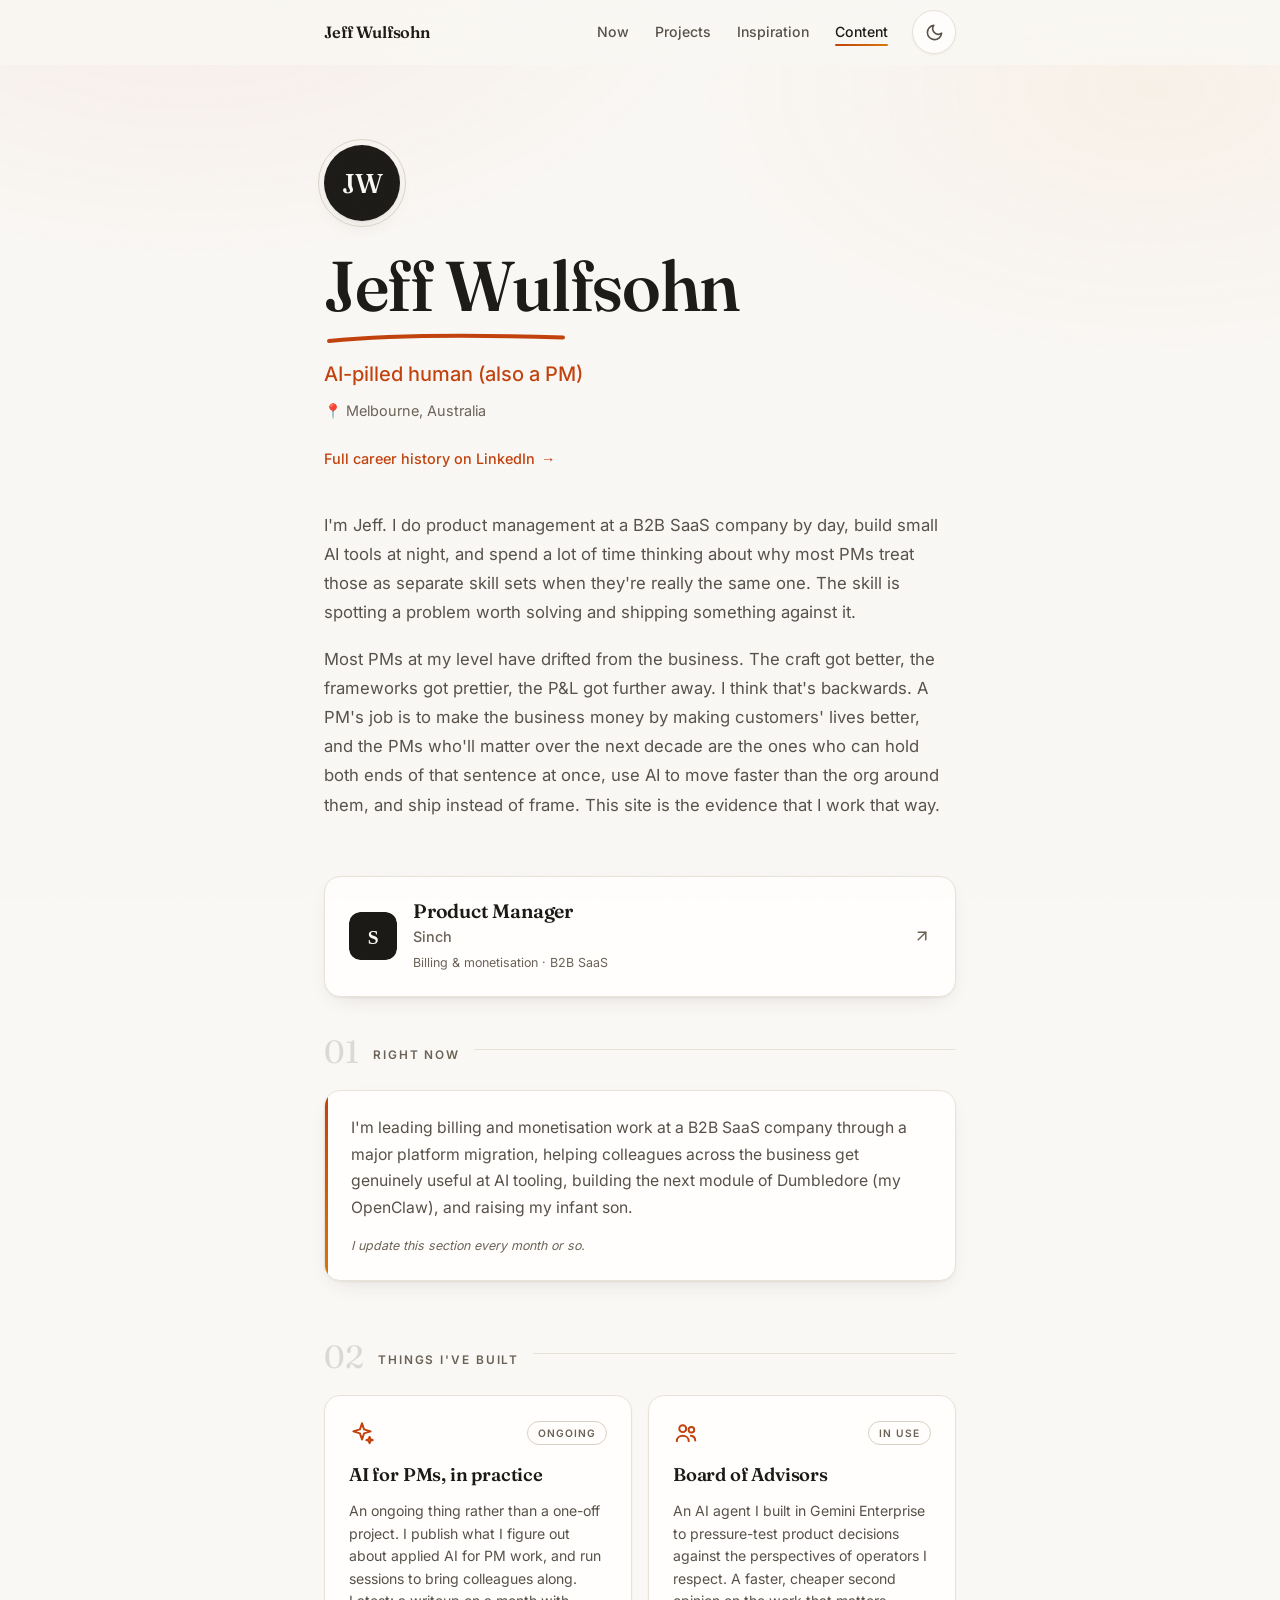
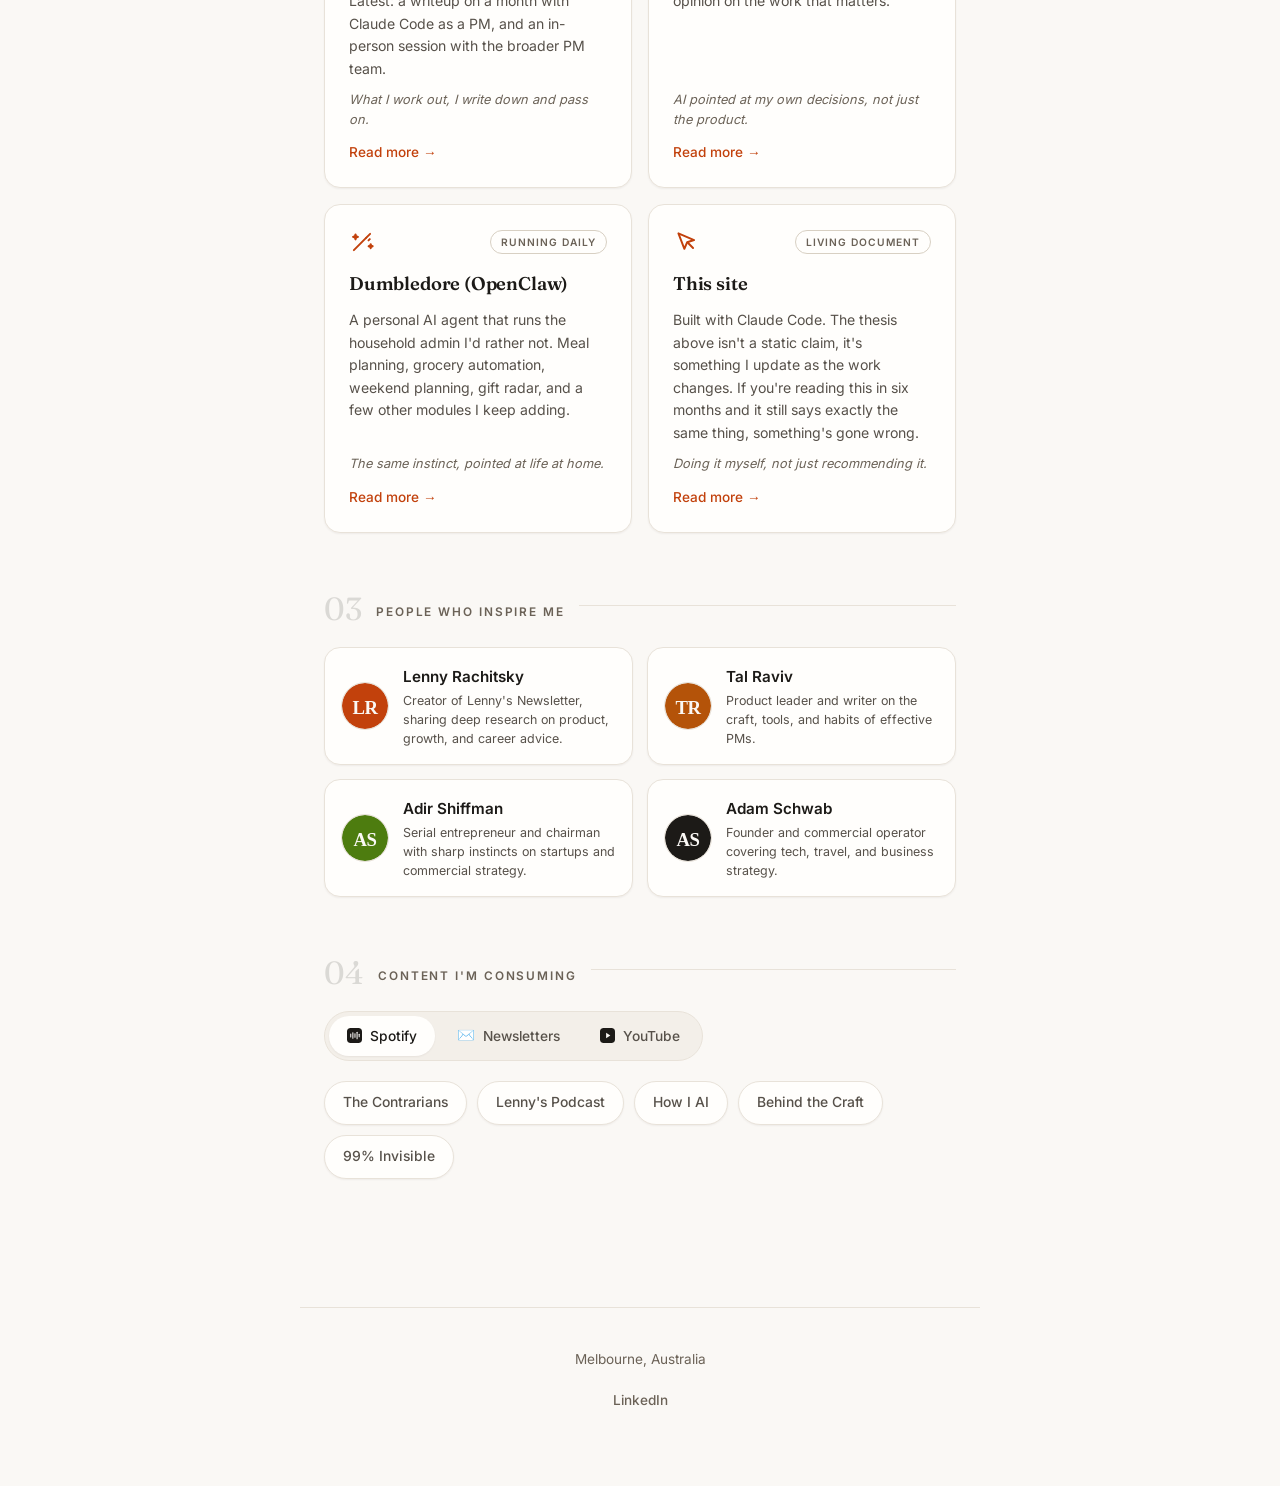
==== commit a3a746bc: "Apply recruiter-lens content feedback: hand-offs, scope, proof slots - Hero gains an explicit "Full " ====
--- a/index.html
+++ b/index.html
@@ -66,11 +66,11 @@
                 <a href="#content">Content</a>
             </nav>
             <div class="header-actions">
-                <button class="theme-toggle" aria-label="Switch to dark mode">
+                <button type="button" class="theme-toggle" aria-label="Switch to dark mode">
                     <svg class="icon-moon" width="19" height="19" viewBox="0 0 24 24" fill="none" stroke="currentColor" stroke-width="2" stroke-linecap="round" stroke-linejoin="round" aria-hidden="true"><path d="M21 12.79A9 9 0 1 1 11.21 3 7 7 0 0 0 21 12.79z"/></svg>
                     <svg class="icon-sun" width="19" height="19" viewBox="0 0 24 24" fill="none" stroke="currentColor" stroke-width="2" stroke-linecap="round" stroke-linejoin="round" aria-hidden="true"><circle cx="12" cy="12" r="4"/><path d="M12 2v2"/><path d="M12 20v2"/><path d="m4.93 4.93 1.41 1.41"/><path d="m17.66 17.66 1.41 1.41"/><path d="M2 12h2"/><path d="M20 12h2"/><path d="m6.34 17.66-1.41 1.41"/><path d="m19.07 4.93-1.41 1.41"/></svg>
                 </button>
-                <button class="nav-toggle" aria-expanded="false" aria-controls="site-nav" aria-label="Open menu">
+                <button type="button" class="nav-toggle" aria-expanded="false" aria-controls="site-nav" aria-label="Open menu">
                     <span class="nav-toggle__bar"></span>
                     <span class="nav-toggle__bar"></span>
                     <span class="nav-toggle__bar"></span>
@@ -87,6 +87,7 @@
             <h1>Jeff Wulfsohn<svg class="hero-stroke" viewBox="0 0 240 12" aria-hidden="true"><path d="M3 9C58 3.5 128 2 237 5.5"/></svg></h1>
             <p class="tagline">AI-pilled human (also a PM)</p>
             <p class="location">📍 Melbourne, Australia</p>
+            <p class="hero-cta"><a href="https://linkedin.com/in/jeff-wulfsohn" target="_blank" rel="noopener">Full career history on LinkedIn <span aria-hidden="true">→</span></a></p>
             <div class="lead">
                 <p>I'm Jeff. I do product management at a B2B SaaS company by day, build small AI tools at night, and spend a lot of time thinking about why most PMs treat those as separate skill sets when they're really the same one. The skill is spotting a problem worth solving and shipping something against it.</p>
                 <p>Most PMs at my level have drifted from the business. The craft got better, the frameworks got prettier, the P&amp;L got further away. I think that's backwards. A PM's job is to make the business money by making customers' lives better, and the PMs who'll matter over the next decade are the ones who can hold both ends of that sentence at once, use AI to move faster than the org around them, and ship instead of frame. This site is the evidence that I work that way.</p>
@@ -101,6 +102,7 @@
                 <div class="role-identity">
                     <h2 class="role">Product Manager</h2>
                     <p class="company">Sinch</p>
+                    <p class="role-scope">Billing &amp; monetisation · B2B SaaS</p>
                 </div>
                 <svg class="role-arrow" width="18" height="18" viewBox="0 0 24 24" fill="none" stroke="currentColor" stroke-width="2" stroke-linecap="round" stroke-linejoin="round" aria-hidden="true"><path d="M7 17 17 7"/><path d="M7 7h10v10"/></svg>
             </div>
@@ -109,6 +111,10 @@
         <section class="section reveal" id="now">
             <h2 class="section-title" data-num="01">Right now</h2>
             <div class="right-now">
+                <!-- Recruiter feedback: one scale marker here does a lot of work —
+                     what the migration touches, or how many colleagues you're
+                     helping get useful at AI. Even a directional shape converts
+                     this from a claim into evidence. -->
                 <p>I'm leading billing and monetisation work at a B2B SaaS company through a major platform migration, helping colleagues across the business get genuinely useful at AI tooling, building the next module of Dumbledore (my OpenClaw), and raising my infant son.</p>
                 <span class="update-note">I update this section every month or so.</span>
             </div>
--- a/styles.css
+++ b/styles.css
@@ -470,6 +470,28 @@
     margin-top: 8px;
 }
 
+.hero-cta {
+    margin-top: 14px;
+}
+
+.hero-cta a {
+    display: inline-flex;
+    align-items: center;
+    gap: 6px;
+    min-height: 44px;
+    font-size: 0.9rem;
+    font-weight: 500;
+    color: var(--accent);
+    text-decoration: none;
+    border-bottom: 1px solid transparent;
+    transition: gap 0.25s ease, color 0.2s ease;
+}
+
+.hero-cta a:hover {
+    gap: 10px;
+    color: var(--accent-strong);
+}
+
 /* Lead / thesis prose */
 .lead {
     max-width: 62ch;
@@ -564,6 +586,12 @@
     transition: color 0.25s ease;
 }
 
+.role-scope {
+    font-size: 0.78rem;
+    color: var(--text-muted);
+    margin-top: 2px;
+}
+
 .current-role:hover .company {
     color: var(--accent);
 }
@@ -669,6 +697,21 @@
     font-size: 0.78rem;
     color: var(--text-muted);
     font-style: italic;
+}
+
+/* Deploy-time freshness stamp (see .github/scripts/right_now_updated.py) */
+.right-now .updated-stamp {
+    display: block;
+    margin-top: 14px;
+    font-size: 0.72rem;
+    font-weight: 600;
+    text-transform: uppercase;
+    letter-spacing: 0.1em;
+    color: var(--accent);
+}
+
+.right-now .updated-stamp + .update-note {
+    margin-top: 3px;
 }
 
 /* ============================================================
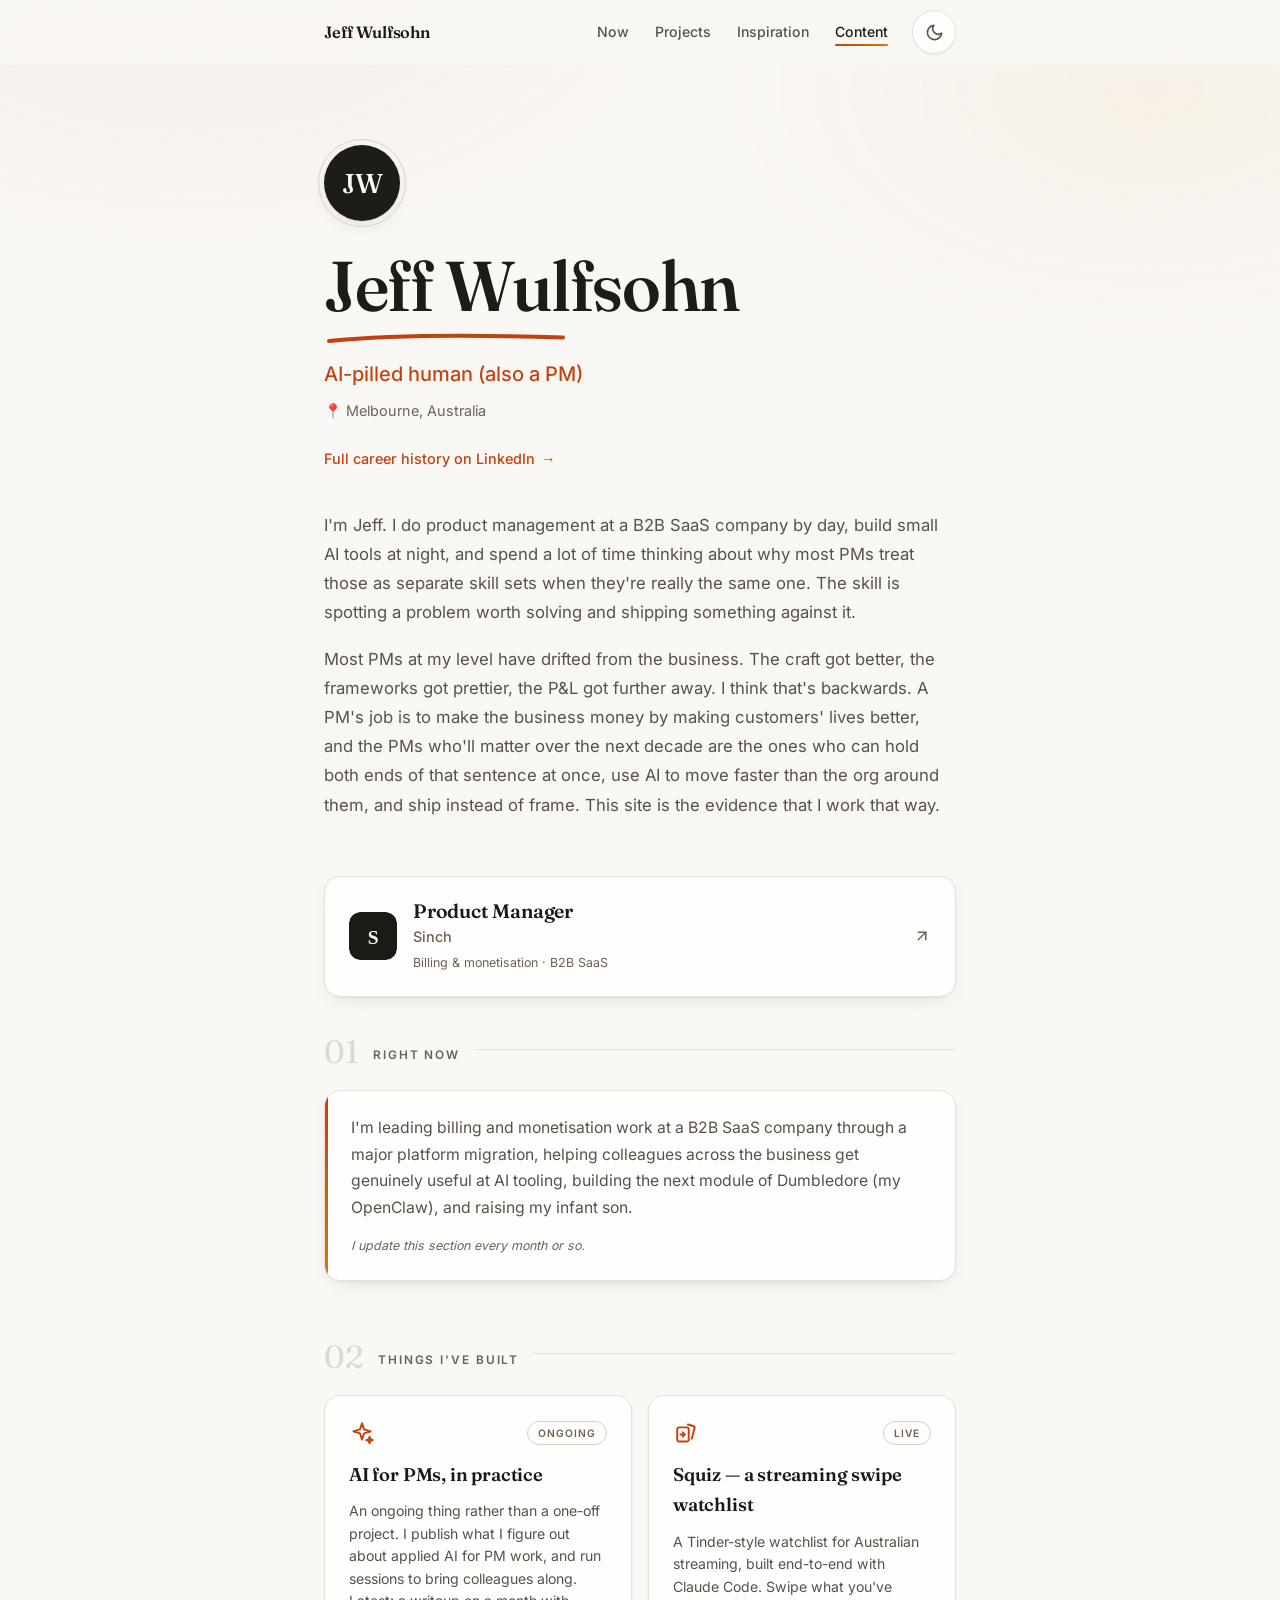
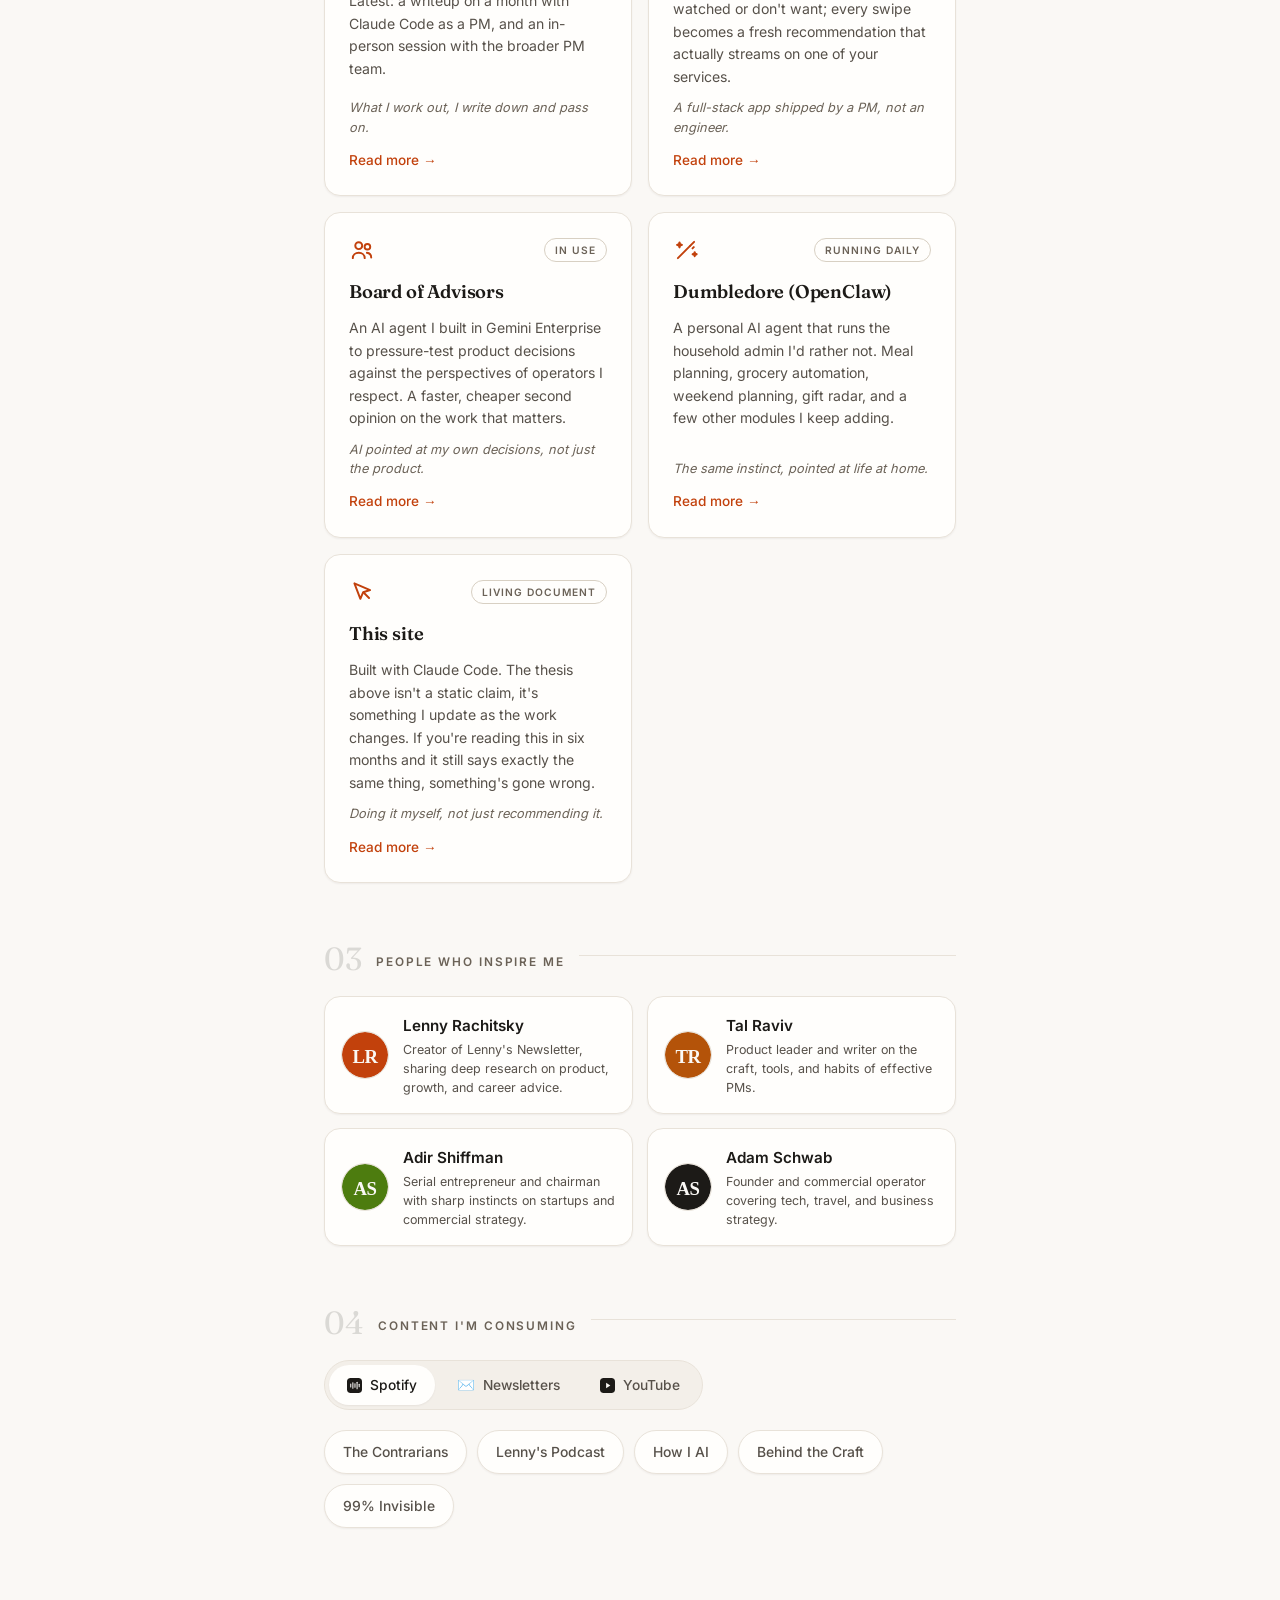
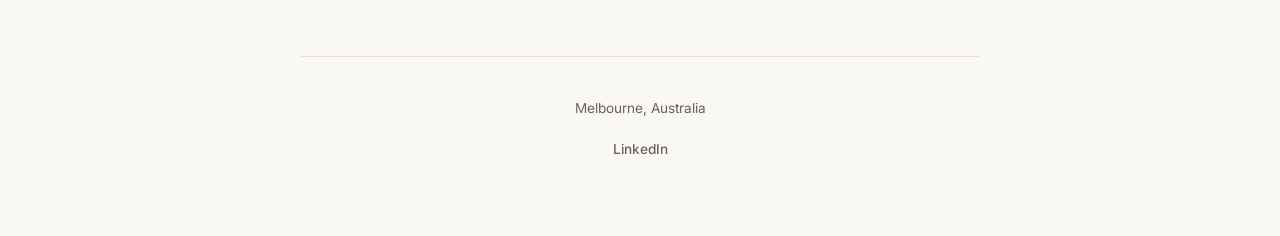
==== commit 5ca6d466: "Add Squiz project card and article below AI for PMs New card in Things I've built for squiz, the swi" ====
--- a/index.html
+++ b/index.html
@@ -134,6 +134,17 @@
                     <span class="read-more">Read more →</span>
                 </a>
 
+                <a class="project-card reveal" href="projects/squiz/">
+                    <span class="project-card__top">
+                        <svg class="project-glyph" viewBox="0 0 24 24" fill="none" stroke="currentColor" stroke-width="1.8" stroke-linecap="round" stroke-linejoin="round" aria-hidden="true"><path d="M13.8 4.2l4.9 1.3a1.7 1.7 0 0 1 1.2 2.1l-2.6 9.6"/><path d="M5.6 6.8h7.2a1.7 1.7 0 0 1 1.7 1.7v9.7a1.7 1.7 0 0 1-1.7 1.7H5.6a1.7 1.7 0 0 1-1.7-1.7V8.5a1.7 1.7 0 0 1 1.7-1.7z"/><path d="M6.9 13.3h3.4"/><path d="M9 11.4l1.9 1.9L9 15.2"/></svg>
+                        <span class="project-chip">Live</span>
+                    </span>
+                    <span class="project-card__title vt-squiz">Squiz — a streaming swipe watchlist</span>
+                    <span class="project-card__desc">A Tinder-style watchlist for Australian streaming, built end-to-end with Claude Code. Swipe what you've watched or don't want; every swipe becomes a fresh recommendation that actually streams on one of your services.</span>
+                    <span class="project-card__note">A full-stack app shipped by a PM, not an engineer.</span>
+                    <span class="read-more">Read more →</span>
+                </a>
+
                 <a class="project-card reveal" href="projects/board-of-advisors/">
                     <span class="project-card__top">
                         <svg class="project-glyph" viewBox="0 0 24 24" fill="none" stroke="currentColor" stroke-width="1.8" stroke-linecap="round" stroke-linejoin="round" aria-hidden="true"><circle cx="9" cy="8" r="3.2"/><path d="M3.5 19.5c0-3 2.5-5 5.5-5s5.5 2 5.5 5"/><circle cx="17" cy="9" r="2.6"/><path d="M16.5 14.6c2.4.3 4 2 4 4.4"/></svg>
--- a/styles.css
+++ b/styles.css
@@ -815,6 +815,7 @@
 
 /* Card title morphs into the article heading (Chromium) */
 .vt-ai-for-pms { view-transition-name: title-ai-for-pms; }
+.vt-squiz { view-transition-name: title-squiz; }
 .vt-board-of-advisors { view-transition-name: title-board-of-advisors; }
 .vt-dumbledore { view-transition-name: title-dumbledore; }
 .vt-this-site { view-transition-name: title-this-site; }
